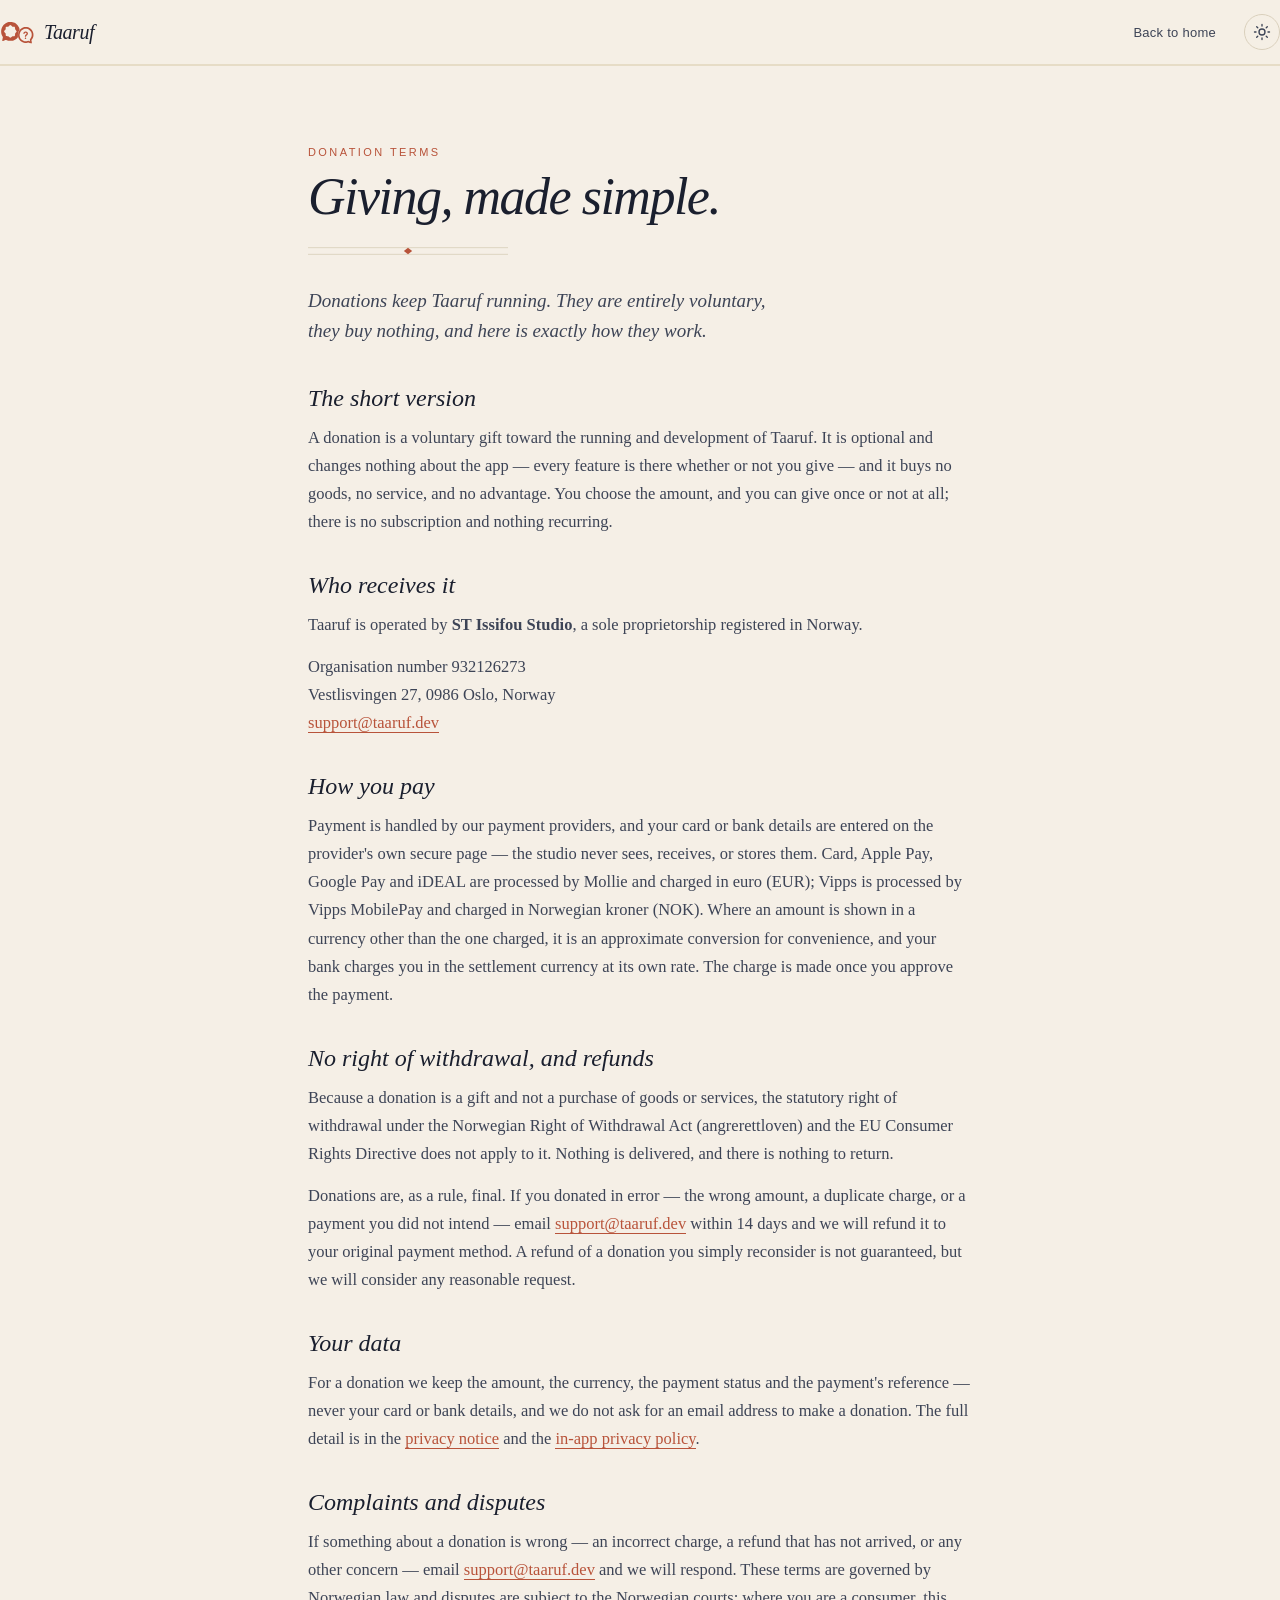
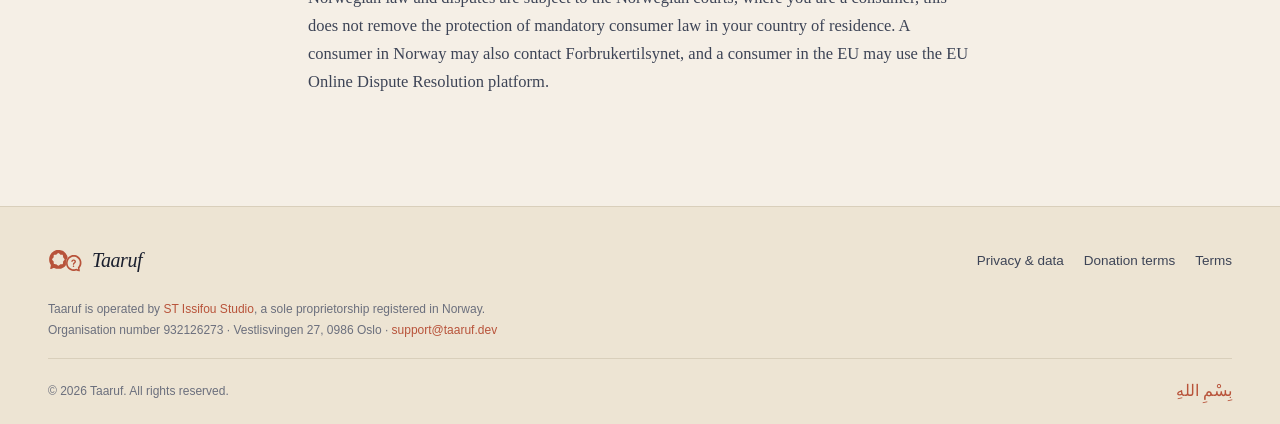
==== donation-terms.html @ 0be520d1 "Add donation terms + a visible org/contact block to the site Vipps reviews the public site before ap" ====
<!doctype html>
<html lang="en">
  <head>
    <meta charset="utf-8" />
    <meta name="viewport" content="width=device-width, initial-scale=1" />
    <title>Donation terms · Taaruf</title>
    <meta
      name="description"
      content="How donations to Taaruf work: entirely voluntary, no goods or service in return, and exactly how payment, refunds and your data are handled."
    />
    <link rel="icon" type="image/svg+xml" href="logo.svg" />
    <link rel="stylesheet" href="styles.css" />
  </head>
  <body>
    <svg width="0" height="0" style="position: absolute" aria-hidden="true">
      <defs>
        <symbol id="brand-logo" viewBox="0 0 348.75 240">
          <path
            fill="currentColor"
            fill-rule="evenodd"
            d="M 88.058594 18.507812 C 83.691406 19.464844 76.863281 21.523438 72.886719 23.085938 C 68.90625 24.648438 60.808594 29.140625 54.886719 33.066406 C 48.964844 36.996094 41.453125 43.167969 38.195312 46.785156 C 34.933594 50.402344 30.074219 56.65625 27.394531 60.683594 C 24.714844 64.710938 21.082031 71.546875 19.320312 75.871094 C 17.5625 80.191406 15.1875 87.707031 14.042969 92.566406 C 12.902344 97.425781 11.945312 107.03125 11.917969 113.910156 C 11.890625 120.789062 12.597656 129.96875 13.492188 134.3125 C 14.386719 138.65625 16.644531 146.0625 18.507812 150.765625 C 20.371094 155.472656 23.675781 162.210938 25.847656 165.738281 L 29.800781 172.152344 L 26.289062 188.136719 C 24.359375 196.929688 22.777344 205.425781 22.777344 207.015625 C 22.777344 208.632812 24.035156 210.578125 25.625 211.429688 C 28.027344 212.710938 30.914062 211.960938 44.152344 206.601562 C 58.765625 200.683594 60.121094 200.371094 64.0625 201.964844 C 66.386719 202.90625 72.445312 205.25 77.527344 207.167969 C 86.152344 210.429688 88.148438 210.65625 107.867188 210.59375 C 127.671875 210.539062 129.585938 210.304688 138.871094 206.84375 C 144.3125 204.816406 152.933594 200.59375 158.03125 197.457031 C 163.128906 194.320312 170.996094 187.914062 175.511719 183.222656 C 180.027344 178.527344 183.789062 173.898438 183.871094 172.929688 C 183.953125 171.960938 183.902344 164.941406 183.757812 157.332031 C 183.613281 149.722656 184.191406 139.652344 185.042969 134.953125 C 185.890625 130.257812 188.015625 122.328125 189.761719 117.335938 C 191.507812 112.339844 194.828125 105.308594 197.144531 101.710938 C 201.199219 95.40625 201.300781 94.910156 199.90625 88.277344 C 199.109375 84.492188 196.371094 77.003906 193.816406 71.640625 C 191.265625 66.273438 186.171875 57.921875 182.496094 53.078125 C 178.820312 48.234375 172.101562 41.253906 167.566406 37.566406 C 163.03125 33.878906 155.164062 28.816406 150.082031 26.316406 C 145.003906 23.8125 136.152344 20.582031 130.414062 19.132812 C 123.433594 17.375 116.011719 16.546875 107.988281 16.632812 C 101.390625 16.707031 92.421875 17.550781 88.058594 18.507812 M 94.113281 56.648438 L 84.769531 65.207031 L 74.222656 65.207031 C 65.433594 65.207031 63.234375 65.644531 61.035156 67.839844 C 58.839844 70.027344 58.398438 72.226562 58.398438 80.933594 L 58.398438 91.394531 L 52.039062 99.03125 C 48.539062 103.234375 44.667969 108.214844 43.433594 110.105469 C 42.058594 112.207031 41.550781 114.503906 42.125 116.027344 C 42.640625 117.394531 46.515625 122.53125 50.730469 127.4375 L 58.398438 136.355469 L 58.398438 146.558594 C 58.398438 153.664062 59.019531 157.652344 60.449219 159.6875 C 62.296875 162.316406 63.628906 162.613281 73.636719 162.613281 L 84.769531 162.613281 L 94.113281 171.167969 C 99.652344 176.242188 104.625 179.71875 106.324219 179.714844 C 108 179.707031 113.011719 176.1875 118.421875 171.21875 L 127.65625 162.734375 L 138.335938 162.671875 C 147.046875 162.625 149.425781 162.160156 151.25 160.148438 C 152.832031 158.40625 153.722656 154.261719 154.292969 145.996094 L 155.101562 134.3125 L 162.816406 125.351562 C 167.058594 120.425781 170.53125 115.265625 170.53125 113.886719 C 170.53125 112.511719 167.058594 107.25 162.816406 102.195312 L 155.101562 93.003906 L 154.214844 81.480469 C 153.613281 73.667969 152.632812 69.195312 151.171875 67.582031 C 149.429688 65.664062 146.953125 65.207031 138.285156 65.207031 L 127.550781 65.207031 L 118.15625 56.648438 C 112.988281 51.945312 107.570312 48.09375 106.109375 48.09375 C 104.652344 48.09375 99.253906 51.945312 94.113281 56.648438 M 254.304688 68.675781 C 252.128906 69.007812 247.082031 70.195312 243.089844 71.308594 C 239.097656 72.425781 231.8125 75.441406 226.898438 78.007812 C 220.636719 81.28125 215.101562 85.71875 208.425781 92.824219 C 203.046875 98.554688 197.035156 106.648438 194.625 111.402344 C 192.273438 116.039062 189.160156 124.519531 187.699219 130.246094 C 186.042969 136.746094 185.042969 144.960938 185.042969 152.113281 C 185.042969 158.414062 185.632812 166.761719 186.355469 170.660156 C 187.078125 174.5625 190.132812 182.785156 193.148438 188.941406 C 197.328125 197.472656 200.851562 202.316406 207.996094 209.34375 C 214.332031 215.578125 220.566406 220.164062 227.257812 223.519531 C 232.703125 226.246094 241.308594 229.347656 246.386719 230.40625 C 251.46875 231.464844 258.628906 232.34375 262.296875 232.355469 C 265.96875 232.367188 273.882812 231.140625 279.882812 229.625 L 290.792969 226.871094 L 303.796875 232.257812 C 310.949219 235.21875 318.308594 237.644531 320.152344 237.644531 C 322.203125 237.644531 324.28125 236.457031 325.515625 234.582031 C 327.328125 231.816406 327.273438 230.140625 324.957031 217.316406 L 322.390625 203.113281 L 327.5625 196.277344 C 330.40625 192.515625 334.460938 185.625 336.566406 180.960938 C 338.671875 176.300781 341.058594 169.347656 341.875 165.511719 C 342.6875 161.671875 343.34375 153.972656 343.332031 148.398438 C 343.320312 142.824219 342.40625 134.410156 341.296875 129.707031 C 340.191406 125 337.09375 116.707031 334.421875 111.277344 C 331 104.328125 326.816406 98.660156 320.296875 92.140625 C 315.199219 87.042969 307.765625 81.027344 303.773438 78.773438 C 299.785156 76.515625 292.488281 73.445312 287.558594 71.941406 C 282.632812 70.4375 274.027344 68.953125 268.429688 68.640625 C 262.835938 68.328125 256.480469 68.34375 254.304688 68.675781 M 253.644531 87.726562 C 249.652344 88.375 241.9375 91.082031 236.492188 93.738281 C 230.191406 96.820312 224.117188 101.105469 219.761719 105.550781 C 215.839844 109.554688 210.90625 116.617188 208.199219 122.105469 C 205 128.589844 202.992188 135.074219 201.96875 142.210938 C 200.707031 151.035156 200.8125 154.433594 202.609375 163.179688 C 203.792969 168.921875 206.324219 176.707031 208.238281 180.476562 C 210.148438 184.25 214.304688 190.289062 217.464844 193.898438 C 220.628906 197.507812 226.207031 202.371094 229.859375 204.710938 C 233.511719 207.046875 240.113281 210.082031 244.53125 211.453125 C 249.488281 212.996094 256.425781 213.945312 262.667969 213.9375 C 268.945312 213.933594 276.019531 212.941406 281.347656 211.320312 L 289.921875 208.714844 L 299.488281 213.242188 C 305.21875 215.953125 309.035156 217.136719 309.007812 216.1875 C 308.980469 215.320312 308.136719 210.773438 307.128906 206.089844 C 306.125 201.402344 305.636719 197.03125 306.046875 196.367188 C 306.457031 195.703125 309.609375 191.449219 313.046875 186.914062 C 316.734375 182.054688 320.550781 174.964844 322.339844 169.652344 C 324.535156 163.128906 325.386719 157.546875 325.417969 149.449219 C 325.449219 142.011719 324.652344 135.835938 323.046875 131.023438 C 321.714844 127.039062 319.121094 121.152344 317.277344 117.941406 C 315.4375 114.730469 311.597656 109.578125 308.75 106.496094 C 305.90625 103.414062 300.75 99.082031 297.300781 96.875 C 293.851562 94.667969 287.8125 91.761719 283.878906 90.417969 C 279.945312 89.074219 273.167969 87.652344 268.816406 87.261719 C 264.460938 86.871094 257.636719 87.078125 253.644531 87.726562 M 252.929688 116.382812 C 249.996094 117.710938 246.011719 120.679688 244.078125 122.976562 C 242.140625 125.273438 240.160156 129.25 239.679688 131.816406 C 239.179688 134.464844 239.382812 137.0625 240.140625 137.820312 C 240.878906 138.554688 243.453125 139.253906 245.863281 139.367188 C 249.527344 139.542969 250.546875 138.933594 252.117188 135.628906 C 253.148438 133.457031 254.898438 130.644531 256.003906 129.375 C 257.113281 128.101562 259.851562 127.074219 262.128906 127.074219 C 264.394531 127.074219 267.570312 127.996094 269.179688 129.121094 C 271.328125 130.621094 272.113281 132.496094 272.113281 136.132812 C 272.113281 139.625 271.234375 141.871094 269.144531 143.710938 C 267.511719 145.152344 264.496094 147.375 262.4375 148.652344 C 260.382812 149.925781 257.828125 153.058594 256.761719 155.605469 C 255.691406 158.152344 255 162.402344 255.21875 165.046875 C 255.617188 169.804688 255.679688 169.851562 261.558594 169.851562 C 267.453125 169.851562 267.5 169.816406 267.902344 164.988281 C 268.246094 160.847656 269.292969 159.410156 274.921875 155.378906 C 279.164062 152.335938 282.4375 148.65625 284.050781 145.109375 C 285.433594 142.066406 286.582031 137.988281 286.597656 136.042969 C 286.613281 134.097656 285.992188 130.839844 285.21875 128.804688 C 284.445312 126.765625 282.515625 123.6875 280.929688 121.960938 C 279.347656 120.238281 275.675781 117.734375 272.773438 116.398438 C 269.871094 115.0625 265.417969 113.96875 262.878906 113.96875 C 260.339844 113.96875 255.863281 115.054688 252.929688 116.382812 M 256.28125 178.410156 C 254.832031 179.855469 253.644531 182.523438 253.644531 184.332031 C 253.644531 186.140625 254.832031 188.808594 256.28125 190.253906 C 257.734375 191.703125 260.109375 192.886719 261.558594 192.886719 C 263.011719 192.886719 265.386719 191.703125 266.835938 190.253906 C 268.289062 188.808594 269.476562 186.140625 269.476562 184.332031 C 269.476562 182.523438 268.289062 179.855469 266.835938 178.410156 C 265.386719 176.960938 263.011719 175.777344 261.558594 175.777344 C 260.109375 175.777344 257.734375 176.960938 256.28125 178.410156"
          />
        </symbol>
      </defs>
    </svg>

    <nav class="top">
      <div class="wrap row">
        <a class="brand-mark" href="index.html" aria-label="Taaruf, home">
          <svg class="logo" role="img" aria-label="Taaruf logo" viewBox="0 0 348.75 240"><use href="#brand-logo" /></svg>
          Taaruf
        </a>
        <div class="nav-links">
          <a href="index.html" class="link">Back to home</a>
          <button
            type="button"
            class="theme-toggle"
            id="themeToggle"
            aria-label="Toggle theme"
            title="Toggle theme"
          >
            <svg class="t-sun" width="18" height="18" viewBox="0 0 24 24" fill="none" stroke="currentColor" stroke-width="1.8" stroke-linecap="round" stroke-linejoin="round">
              <circle cx="12" cy="12" r="4" />
              <path d="M12 2v2M12 20v2M4.93 4.93l1.41 1.41M17.66 17.66l1.41 1.41M2 12h2M20 12h2M4.93 19.07l1.41-1.41M17.66 6.34l1.41-1.41" />
            </svg>
            <svg class="t-moon" width="18" height="18" viewBox="0 0 24 24" fill="none" stroke="currentColor" stroke-width="1.8" stroke-linecap="round" stroke-linejoin="round">
              <path d="M21 12.79A9 9 0 1 1 11.21 3 7 7 0 0 0 21 12.79z" />
            </svg>
          </button>
        </div>
      </div>
    </nav>

    <article class="legal">
      <div class="wrap">
        <div class="eyebrow on-terra">Donation terms</div>
        <h1 class="legal-title">Giving, made simple.</h1>
        <div class="hero-rule">
          <svg width="200" height="14" viewBox="0 0 240 14">
            <line x1="0" y1="3" x2="240" y2="3" stroke="#d9cfbb" stroke-width="1" />
            <line x1="0" y1="11" x2="240" y2="11" stroke="#d9cfbb" stroke-width="1" />
            <path d="M115 7 l5 -4 l5 4 l-5 4 z" fill="#b8533a" />
          </svg>
        </div>

        <p class="lede">
          Donations keep Taaruf running. They are entirely voluntary, they buy
          nothing, and here is exactly how they work.
        </p>

        <h2>The short version</h2>
        <p>
          A donation is a voluntary gift toward the running and development of
          Taaruf. It is optional and changes nothing about the app — every
          feature is there whether or not you give — and it buys no goods, no
          service, and no advantage. You choose the amount, and you can give
          once or not at all; there is no subscription and nothing recurring.
        </p>

        <h2>Who receives it</h2>
        <p>
          Taaruf is operated by <strong>ST Issifou Studio</strong>, a sole
          proprietorship registered in Norway.
        </p>
        <p>
          Organisation number 932126273<br />
          Vestlisvingen 27, 0986 Oslo, Norway<br />
          <a href="mailto:support@taaruf.dev">support@taaruf.dev</a>
        </p>

        <h2>How you pay</h2>
        <p>
          Payment is handled by our payment providers, and your card or bank
          details are entered on the provider's own secure page — the studio
          never sees, receives, or stores them. Card, Apple Pay, Google Pay and
          iDEAL are processed by Mollie and charged in euro (EUR); Vipps is
          processed by Vipps MobilePay and charged in Norwegian kroner (NOK).
          Where an amount is shown in a currency other than the one charged, it
          is an approximate conversion for convenience, and your bank charges you
          in the settlement currency at its own rate. The charge is made once you
          approve the payment.
        </p>

        <h2>No right of withdrawal, and refunds</h2>
        <p>
          Because a donation is a gift and not a purchase of goods or services,
          the statutory right of withdrawal under the Norwegian Right of
          Withdrawal Act (angrerettloven) and the EU Consumer Rights Directive
          does not apply to it. Nothing is delivered, and there is nothing to
          return.
        </p>
        <p>
          Donations are, as a rule, final. If you donated in error — the wrong
          amount, a duplicate charge, or a payment you did not intend — email
          <a href="mailto:support@taaruf.dev">support@taaruf.dev</a> within 14
          days and we will refund it to your original payment method. A refund of
          a donation you simply reconsider is not guaranteed, but we will
          consider any reasonable request.
        </p>

        <h2>Your data</h2>
        <p>
          For a donation we keep the amount, the currency, the payment status and
          the payment's reference — never your card or bank details, and we do
          not ask for an email address to make a donation. The full detail is in
          the <a href="privacy.html">privacy notice</a> and the
          <a href="https://app.taaruf.dev/privacy">in-app privacy policy</a>.
        </p>

        <h2>Complaints and disputes</h2>
        <p>
          If something about a donation is wrong — an incorrect charge, a refund
          that has not arrived, or any other concern — email
          <a href="mailto:support@taaruf.dev">support@taaruf.dev</a> and we will
          respond. These terms are governed by Norwegian law and disputes are
          subject to the Norwegian courts; where you are a consumer, this does
          not remove the protection of mandatory consumer law in your country of
          residence. A consumer in Norway may also contact Forbrukertilsynet, and
          a consumer in the EU may use the EU Online Dispute Resolution platform.
        </p>
      </div>
    </article>

    <footer class="foot">
      <div class="wrap">
        <div class="foot-simple">
          <a class="brand-mark" href="index.html" aria-label="Taaruf">
            <svg class="logo" role="img" aria-label="Taaruf logo" viewBox="0 0 348.75 240"><use href="#brand-logo" /></svg>
            Taaruf
          </a>
          <span class="foot-links">
            <a href="privacy.html" class="foot-link">Privacy &amp; data</a>
            <a href="donation-terms.html" class="foot-link">Donation terms</a>
            <a href="https://app.taaruf.dev/terms" class="foot-link">Terms</a>
          </span>
        </div>
        <div class="foot-studio">
          Taaruf is operated by
          <a href="https://saleemtoure.com" rel="noopener">ST Issifou Studio</a>,
          a sole proprietorship registered in Norway.<br />
          Organisation number 932126273 · Vestlisvingen 27, 0986 Oslo ·
          <a href="mailto:support@taaruf.dev">support@taaruf.dev</a>
        </div>
        <div class="foot-bottom">
          <div>© <span id="year">2026</span> Taaruf. All rights reserved.</div>
          <div class="arabic">بِسْمِ اللهِ</div>
        </div>
      </div>
    </footer>
    <script src="script.js"></script>
  </body>
</html>
---- styles.css ----
/* ─────────────────────────── DESIGN TOKENS ─────────────────────────── */
:root {
  --paper: #f5efe6;
  --paper-deep: #ede4d3;
  --card: #fbf7ef;
  --card-elev: #ffffff;
  --ink: #1a1f2e;
  --ink-2: #3d4456;
  --ink-3: #6b6f7d;
  --ink-4: #a09a8e;
  --rule: #d9cfbb;
  --rule-2: #e6dcc6;
  --terra: #b8533a;
  --terra-deep: #8f3d2a;
  --terra-soft: #f0d9cc;
  --sage: #5d7259;
  --sage-soft: #dde3d4;
  --serif: Georgia, "Times New Roman", serif;
  --sans: -apple-system, BlinkMacSystemFont, "Segoe UI", Roboto, Helvetica, Arial, sans-serif;
  --arabic: "Amiri", "Scheherazade New", Georgia, serif;
}

/* Dark theme mirrors theme/tokens.ts DARK_T */
:root[data-theme="dark"] {
  --paper: #15171c;
  --paper-deep: #0f1115;
  --card: #1d2027;
  --card-elev: #262a33;
  --ink: #f1ece1;
  --ink-2: #cfc8b8;
  --ink-3: #9a9383;
  --ink-4: #6b675c;
  --rule: #2d313b;
  --rule-2: #23262e;
  --terra: #d97559;
  --terra-deep: #b8533a;
  --terra-soft: #3a201a;
  --sage: #94a98e;
  --sage-soft: #22291f;
}

* {
  margin: 0;
  padding: 0;
  box-sizing: border-box;
}

html, body {
  background: var(--paper);
  color: var(--ink);
  font-family: var(--sans);
  -webkit-font-smoothing: antialiased;
  scroll-behavior: smooth;
}

a {
  color: inherit;
  text-decoration: none;
}

.wrap {
  max-width: 1280px;
  margin: 0 auto;
  padding: 0 48px;
}
@media (max-width: 720px) { .wrap { padding: 0 24px; } }

.eyebrow {
  font-family: var(--sans);
  font-size: 11px;
  letter-spacing: 0.22em;
  text-transform: uppercase;
  color: var(--ink-3);
}
.eyebrow.on-terra { color: var(--terra); }

.roman {
  font-style: normal;
  color: var(--terra);
  font-size: 0.85em;
}

.arabic {
  font-family: var(--arabic);
  direction: rtl;
}

/* ─────────────────────────── NAV ─────────────────────────── */
.top {
  position: sticky;
  top: 0;
  z-index: 50;
  background: color-mix(in srgb, var(--paper) 85%, transparent);
  backdrop-filter: saturate(140%) blur(8px);
  border-bottom: 1px solid var(--rule-2);
  transition: background 0.2s ease, border-color 0.2s ease;
}
.top .row {
  display: flex;
  align-items: center;
  justify-content: space-between;
  padding: 14px 0;
}
.brand-mark {
  display: inline-flex;
  align-items: center;
  gap: 10px;
  font-family: var(--serif);
  font-style: italic;
  font-size: 20px;
  letter-spacing: -0.02em;
  color: var(--ink);
}
.brand-mark .logo {
  width: 34px;
  height: 34px;
  display: inline-block;
  color: var(--terra);
  flex-shrink: 0;
  transition: color 0.2s ease;
}
.brand-mark .logo svg,
svg.logo { display: block; }
.nav-links {
  display: flex;
  gap: 28px;
  align-items: center;
}
.nav-links .link {
  font-size: 13px;
  color: var(--ink-2);
  letter-spacing: 0.02em;
}
.nav-links .link:hover { color: var(--terra); }
.nav-cta {
  font-size: 13px;
  color: var(--paper);
  background: var(--ink);
  padding: 9px 16px;
  border-radius: 3px;
  letter-spacing: 0.02em;
}
.nav-cta:hover { background: var(--terra); }

@media (max-width: 640px) {
  .top .row { padding: 10px 0; }
  .brand-mark { font-size: 17px; gap: 8px; }
  .brand-mark .logo { width: 28px; height: 28px; }
  .nav-links { gap: 10px; }
  .nav-links .link { display: none; }
  .nav-cta { padding: 7px 12px; font-size: 12px; }
}

.theme-toggle {
  width: 36px;
  height: 36px;
  display: grid;
  place-items: center;
  background: transparent;
  border: 1px solid var(--rule);
  border-radius: 50%;
  color: var(--ink-2);
  cursor: pointer;
  transition: color 0.15s ease, border-color 0.15s ease, background 0.15s ease;
  flex-shrink: 0;
}
@media (max-width: 640px) {
  .theme-toggle { width: 32px; height: 32px; }
}
.theme-toggle:hover { color: var(--terra); border-color: var(--terra); }
.theme-toggle .t-moon { display: none; }
:root[data-theme="dark"] .theme-toggle .t-sun { display: none; }
:root[data-theme="dark"] .theme-toggle .t-moon { display: block; }

/* ─────────────────────────── HERO ─────────────────────────── */
.hero {
  padding: 56px 0 64px;
  border-bottom: 1px solid var(--rule-2);
}
.hero-grid {
  display: grid;
  grid-template-columns: 1.3fr 1fr;
  gap: 64px;
  align-items: start;
}
@media (max-width: 880px) {
  .hero-grid { grid-template-columns: 1fr; gap: 44px; }
}
.ribbon {
  display: inline-flex;
  align-items: center;
  gap: 8px;
  font-family: var(--sans);
  font-size: 11px;
  letter-spacing: 0.18em;
  text-transform: uppercase;
  color: var(--terra);
  background: var(--terra-soft);
  padding: 6px 14px;
  border-radius: 999px;
  margin-bottom: 28px;
}
.ribbon .dot {
  width: 6px; height: 6px;
  border-radius: 50%;
  background: var(--terra);
  display: inline-block;
}
h1.display {
  font-family: var(--serif);
  font-style: italic;
  font-weight: 400;
  font-size: 76px;
  line-height: 1.02;
  letter-spacing: -2.5px;
  color: var(--ink);
}
@media (max-width: 760px) { h1.display { font-size: 54px; } }
h1.display .arabic {
  display: block;
  font-family: var(--arabic);
  font-style: normal;
  font-size: 0.52em;
  color: var(--terra);
  letter-spacing: 0;
  margin-top: 18px;
  line-height: 1;
}
.hero-rule {
  margin: 20px 0 16px;
}
.double-rule {
  width: 240px;
  height: 14px;
  display: block;
}
.lede {
  font-family: var(--serif);
  font-style: italic;
  font-size: 19px;
  line-height: 1.5;
  color: var(--ink-2);
  max-width: 480px;
  margin-bottom: 22px;
}
.hero-cta {
  display: flex;
  gap: 12px;
  flex-wrap: wrap;
  margin-bottom: 8px;
}
.btn {
  display: inline-flex;
  align-items: center;
  gap: 8px;
  font-family: var(--sans);
  font-size: 14px;
  font-weight: 500;
  letter-spacing: 0.02em;
  padding: 14px 22px;
  border-radius: 3px;
  border: 1px solid transparent;
  cursor: pointer;
  transition: background 0.15s ease, color 0.15s ease, border-color 0.15s ease;
  text-decoration: none;
}
.btn-primary {
  background: var(--ink);
  color: var(--paper);
}
.btn-primary:hover { background: var(--terra); }
.btn-ghost {
  background: transparent;
  color: var(--ink);
  border-color: var(--rule);
}
.btn-ghost:hover {
  border-color: var(--terra);
  color: var(--terra);
}
.hero-meta {
  display: grid;
  grid-template-columns: repeat(3, 1fr);
  gap: 24px;
  border-top: 1px solid var(--rule-2);
  padding-top: 22px;
  max-width: 560px;
}
@media (max-width: 600px) { .hero-meta { grid-template-columns: 1fr; } }
.hero-meta .item .k {
  font-size: 10px;
  letter-spacing: 0.22em;
  text-transform: uppercase;
  color: var(--terra);
  margin-bottom: 4px;
}
.hero-meta .item .v {
  font-family: var(--serif);
  font-style: italic;
  font-size: 15px;
  color: var(--ink-2);
  line-height: 1.4;
}

/* ─── HERO CARD: editorial right column ─── */
.hero-card {
  position: relative;
  background: var(--card);
  border: 1px solid var(--rule);
  padding: 36px 30px 30px;
  overflow: hidden;
}
.hero-card::before,
.hero-card::after,
.hero-card .corner-tl,
.hero-card .corner-br {
  content: "";
  position: absolute;
  width: 18px;
  height: 18px;
  border-color: var(--terra);
  border-style: solid;
}
.hero-card::before { top: 10px; left: 10px; border-width: 1px 0 0 1px; }
.hero-card::after { top: 10px; right: 10px; border-width: 1px 1px 0 0; }
.hero-card .corner-tl { bottom: 10px; left: 10px; border-width: 0 0 1px 1px; }
.hero-card .corner-br { bottom: 10px; right: 10px; border-width: 0 1px 1px 0; }

.card-eyebrow { text-align: center; margin-top: 4px; }
.arabic-verse {
  font-family: var(--arabic);
  font-size: 28px;
  line-height: 1.5;
  color: var(--terra);
  text-align: center;
  direction: rtl;
  margin: 16px 0 12px;
}
.quote {
  font-family: var(--serif);
  font-style: italic;
  font-weight: 400;
  font-size: 22px;
  line-height: 1.35;
  color: var(--ink);
  text-align: center;
  text-wrap: balance;
}
.cite {
  margin-top: 10px;
  text-align: center;
  font-family: var(--sans);
  font-size: 10px;
  color: var(--ink-3);
  letter-spacing: 0.22em;
  text-transform: uppercase;
}
.divider-row {
  display: flex;
  justify-content: center;
  margin: 22px 0 18px;
}

.principles { display: grid; gap: 14px; }
.principle {
  display: grid;
  grid-template-columns: 32px 1fr;
  gap: 12px;
  align-items: baseline;
}
.principle .num {
  font-family: var(--serif);
  font-style: italic;
  font-size: 16px;
  color: var(--terra);
}
.principle .body {
  font-size: 13.5px;
  color: var(--ink-2);
  line-height: 1.5;
}
.principle .body b {
  font-family: var(--serif);
  font-style: italic;
  font-weight: 400;
  color: var(--ink);
  display: block;
  font-size: 16px;
  margin-bottom: 4px;
}

/* ─────────────────────────── SECTIONS ─────────────────────────── */
.block { padding: 68px 0; border-top: 1px solid var(--rule-2); }
@media (max-width: 720px) { .block { padding: 52px 0; } }

.section-head {
  display: grid;
  grid-template-columns: auto 1fr;
  align-items: end;
  gap: 32px;
  margin-bottom: 36px;
}
@media (max-width: 720px) {
  .section-head { grid-template-columns: 1fr; gap: 14px; }
}
.section-title {
  font-family: var(--serif);
  font-style: italic;
  font-weight: 400;
  font-size: 52px;
  line-height: 1.04;
  letter-spacing: -1.5px;
  color: var(--ink);
  margin-top: 10px;
}
@media (max-width: 720px) { .section-title { font-size: 36px; } }
.section-rule { margin-top: 18px; }
.section-sub {
  font-family: var(--serif);
  font-style: italic;
  font-size: 17px;
  line-height: 1.55;
  color: var(--ink-2);
  max-width: 460px;
}

/* ─── STEPS ─── */
.steps {
  display: grid;
  grid-template-columns: repeat(4, 1fr);
  gap: 18px;
}
@media (max-width: 880px) { .steps { grid-template-columns: repeat(2, 1fr); gap: 22px; } }
@media (max-width: 540px) { .steps { grid-template-columns: 1fr; } }
.step {
  background: var(--card);
  border: 1px solid var(--rule);
  padding: 22px 22px 24px;
  position: relative;
}
.step .index {
  font-family: var(--serif);
  font-style: italic;
  font-size: 13px;
  color: var(--terra);
  letter-spacing: 0.04em;
  margin-bottom: 12px;
}
.step .icon-wrap {
  width: 56px;
  height: 56px;
  border-radius: 50%;
  background: var(--terra-soft);
  display: grid;
  place-items: center;
  margin-bottom: 20px;
}
.step .icon-wrap svg { color: var(--terra); }
.step h3 {
  font-family: var(--serif);
  font-style: italic;
  font-weight: 400;
  font-size: 22px;
  line-height: 1.2;
  color: var(--ink);
  margin-bottom: 12px;
}
.step p {
  font-size: 14.5px;
  line-height: 1.6;
  color: var(--ink-2);
}

/* ─────────────────────────── SIGNUP ─────────────────────────── */
.signup-wrap { background: var(--paper-deep); }
.signup-wrap .block { border-top: 1px solid var(--rule); }
.signup-simple {
  max-width: 560px;
  margin: 0 auto;
  text-align: center;
}
.kicker {
  font-family: var(--sans);
  font-size: 11px;
  letter-spacing: 0.22em;
  text-transform: uppercase;
  color: var(--terra);
  margin-bottom: 16px;
}
.signup-simple h2 {
  font-family: var(--serif);
  font-style: italic;
  font-weight: 400;
  font-size: 52px;
  line-height: 1.05;
  letter-spacing: -1.5px;
  color: var(--ink);
}
@media (max-width: 720px) { .signup-simple h2 { font-size: 38px; } }
.signup-rule {
  margin: 16px 0;
  display: flex;
  justify-content: center;
}
/* The closing CTA reuses .hero-cta, which is left-aligned flex for the hero.
   This block is centred, so re-centre it and give it room to breathe. */
.signup-cta {
  justify-content: center;
  margin-top: 26px;
}
.signup-arabic {
  margin-top: 28px;
  font-size: 20px;
  color: var(--terra);
  opacity: 0.85;
}
.signup-simple .lede {
  font-family: var(--serif);
  font-style: italic;
  font-size: 17px;
  line-height: 1.5;
  color: var(--ink-2);
  margin: 0 auto 20px;
  max-width: 460px;
}


/* ─────────────────────────── FOUNDER NOTE ─────────────────────────── */
.note { padding: 68px 0; border-top: 1px solid var(--rule); }
@media (max-width: 720px) { .note { padding: 48px 0; } }
.note-grid {
  display: grid;
  grid-template-columns: 1fr 1.5fr;
  gap: 72px;
  align-items: start;
}
@media (max-width: 880px) { .note-grid { grid-template-columns: 1fr; gap: 36px; } }
.note .label {
  font-family: var(--sans);
  font-size: 11px;
  letter-spacing: 0.22em;
  text-transform: uppercase;
  color: var(--terra);
  margin-bottom: 18px;
}
.note .from {
  font-family: var(--serif);
  font-style: italic;
  font-size: 28px;
  color: var(--ink);
  line-height: 1.15;
}
.note .from .sub {
  display: block;
  font-style: normal;
  font-family: var(--sans);
  font-size: 12px;
  color: var(--ink-3);
  letter-spacing: 0.04em;
  margin-top: 6px;
}
.note p {
  font-family: var(--serif);
  font-size: 17px;
  line-height: 1.65;
  color: var(--ink-2);
  margin-bottom: 18px;
}
.note p em { color: var(--terra); font-style: italic; }
.bismillah {
  font-family: var(--arabic);
  direction: rtl;
  font-size: 19px;
  color: var(--terra);
  margin-bottom: 18px;
  opacity: 0.9;
}
.signoff {
  font-family: var(--arabic);
  font-size: 26px;
  color: var(--terra);
  direction: rtl;
  margin-top: 30px;
}

/* ─────────────────────────── LEGAL (privacy) ─────────────────────────── */
.legal {
  padding: 80px 0 96px;
  border-top: 1px solid var(--rule-2);
}
.legal .wrap { max-width: 760px; }
.legal .legal-title {
  font-family: var(--serif);
  font-style: italic;
  font-weight: 400;
  font-size: 52px;
  line-height: 1.04;
  letter-spacing: -1.5px;
  color: var(--ink);
  margin-top: 12px;
}
@media (max-width: 720px) { .legal .legal-title { font-size: 38px; } }
.legal .lede {
  font-family: var(--serif);
  font-style: italic;
  font-size: 19px;
  line-height: 1.55;
  color: var(--ink-2);
  margin: 24px 0 40px;
}
.legal h2 {
  font-family: var(--serif);
  font-style: italic;
  font-weight: 400;
  font-size: 24px;
  color: var(--ink);
  margin: 36px 0 12px;
}
.legal p {
  font-family: var(--serif);
  font-size: 16.5px;
  line-height: 1.7;
  color: var(--ink-2);
  margin-bottom: 14px;
}
.legal ul {
  list-style: none;
  margin-bottom: 14px;
}
.legal ul li {
  font-family: var(--serif);
  font-size: 16.5px;
  line-height: 1.65;
  color: var(--ink-2);
  padding-left: 18px;
  position: relative;
  margin-bottom: 8px;
}
.legal ul li::before {
  content: "·";
  position: absolute;
  left: 4px;
  color: var(--terra);
  font-weight: 700;
}
.legal a { color: var(--terra); border-bottom: 1px solid currentColor; }

/* ─────────────────────────── FOOTER ─────────────────────────── */
.foot {
  background: var(--paper-deep);
  padding: 36px 0 24px;
  border-top: 1px solid var(--rule);
}
.foot-simple {
  display: flex;
  justify-content: space-between;
  align-items: center;
  gap: 24px;
  margin-bottom: 22px;
  flex-wrap: wrap;
}
.foot-link {
  font-size: 13.5px;
  color: var(--ink-2);
  transition: color 0.15s ease;
}
.foot-link:hover { color: var(--terra); }
.foot-links {
  display: flex;
  align-items: center;
  gap: 20px;
  flex-wrap: wrap;
}
.foot-studio {
  font-size: 12px;
  color: var(--ink-3);
  line-height: 1.7;
  margin-bottom: 18px;
}
.foot-studio a {
  color: var(--terra);
  text-decoration: none;
  border-bottom: 1px solid transparent;
}
.foot-studio a:hover { border-bottom-color: var(--terra); }
.foot-bottom {
  border-top: 1px solid var(--rule);
  padding-top: 22px;
  display: flex;
  justify-content: space-between;
  align-items: center;
  font-size: 12px;
  color: var(--ink-3);
  gap: 16px;
  flex-wrap: wrap;
}
.foot-bottom .arabic {
  font-family: var(--arabic);
  font-size: 16px;
  color: var(--terra);
}

/* ─────────────────────────── PHONE MOCKUPS (steps) ─────────────────────────── */
.phone {
  margin: 2px auto 16px;
  width: 100%;
  max-width: 210px;
  aspect-ratio: 9 / 16.5;
  background: var(--ink);
  border-radius: 24px;
  padding: 7px;
  box-shadow: 0 14px 30px -18px rgba(26, 31, 46, 0.45);
}
:root[data-theme="dark"] .phone {
  background: #0a0c10;
  box-shadow: 0 14px 30px -18px rgba(0, 0, 0, 0.6);
}
.phone-screen {
  width: 100%;
  height: 100%;
  background: var(--paper);
  border-radius: 20px;
  padding: 14px 12px 12px;
  display: flex;
  flex-direction: column;
  gap: 8px;
  overflow: hidden;
  position: relative;
}
.phone-screen::before {
  content: "";
  position: absolute;
  top: 6px;
  left: 50%;
  transform: translateX(-50%);
  width: 44px;
  height: 4px;
  border-radius: 4px;
  background: var(--ink);
  opacity: 0.18;
}
.ph-row {
  display: flex;
  align-items: center;
  justify-content: space-between;
  margin-top: 6px;
}
.ph-tile {
  width: 8px;
  height: 8px;
  background: var(--terra);
  border-radius: 1px;
}
.ph-meta {
  font-family: var(--sans);
  font-size: 8.5px;
  letter-spacing: 0.16em;
  color: var(--ink-3);
}
.ph-pause {
  width: 8px;
  height: 9px;
  background:
    linear-gradient(to right, var(--ink-2) 0 2px, transparent 2px 5px, var(--ink-2) 5px 7px);
}
.ph-progress { display: flex; gap: 2px; }
.ph-progress .seg {
  flex: 1;
  height: 2px;
  background: var(--rule);
}
.ph-progress .seg.done { background: var(--ink); }
.ph-progress .seg.on { background: var(--terra); }
.ph-eyebrow {
  font-family: var(--sans);
  font-size: 8px;
  letter-spacing: 0.2em;
  text-transform: uppercase;
  color: var(--terra);
  margin-top: 4px;
}
.ph-eyebrow.center { text-align: center; }
.ph-question {
  font-family: var(--serif);
  font-style: italic;
  font-size: 13px;
  line-height: 1.32;
  color: var(--ink);
  letter-spacing: -0.1px;
}
.ph-question.sm { font-size: 11px; text-align: center; }
.ph-divider { height: 1px; background: var(--rule); }
.ph-answer-head {
  display: flex;
  align-items: center;
  gap: 6px;
}
.ph-avatar {
  width: 14px;
  height: 14px;
  border-radius: 50%;
  background: var(--terra-soft);
  color: var(--terra);
  display: inline-grid;
  place-items: center;
  font-family: var(--serif);
  font-style: italic;
  font-size: 9px;
}
.ph-avatar.lg {
  width: 28px;
  height: 28px;
  font-size: 14px;
}
.ph-avatar.sm {
  width: 12px;
  height: 12px;
  font-size: 8px;
}
.ph-label {
  font-family: var(--sans);
  font-size: 7.5px;
  letter-spacing: 0.18em;
  color: var(--ink-3);
}
.ph-input {
  display: flex;
  flex-direction: column;
  gap: 5px;
  flex: 1;
  min-height: 0;
}
.ph-line {
  height: 5px;
  background: var(--rule);
  border-radius: 2px;
  display: block;
}
.ph-line.w95 { width: 95%; }
.ph-line.w90 { width: 90%; }
.ph-line.w80 { width: 80%; }
.ph-line.w75 { width: 75%; }
.ph-line.w70 { width: 70%; }
.ph-line.w60 { width: 60%; }
.ph-line.w55 { width: 55%; }
.ph-cta {
  background: var(--ink);
  color: var(--paper);
  font-family: var(--sans);
  font-size: 9.5px;
  font-weight: 500;
  letter-spacing: 0.04em;
  text-align: center;
  padding: 8px;
  border-radius: 3px;
  margin-top: auto;
  display: flex;
  align-items: center;
  justify-content: center;
  gap: 5px;
}
.ph-cta.solid { background: var(--terra); }
.ph-lock {
  display: inline-block;
  width: 7px;
  height: 8px;
  border-radius: 1px;
  background: var(--paper);
  position: relative;
}
.ph-lock::before {
  content: "";
  position: absolute;
  top: -3px;
  left: 1px;
  width: 5px;
  height: 4px;
  border: 1px solid var(--paper);
  border-bottom: 0;
  border-radius: 3px 3px 0 0;
}
.ph-shield {
  color: var(--terra);
  display: grid;
  place-items: center;
  margin-top: 4px;
}
.ph-title {
  font-family: var(--serif);
  font-style: italic;
  font-size: 17px;
  line-height: 1.1;
  color: var(--ink);
  text-align: center;
  letter-spacing: -0.3px;
}
.ph-pair {
  display: flex;
  align-items: center;
  justify-content: center;
  gap: 10px;
  margin-top: 4px;
}
.ph-person {
  display: flex;
  flex-direction: column;
  align-items: center;
  gap: 4px;
}
.ph-name {
  font-family: var(--sans);
  font-size: 9px;
  color: var(--ink-2);
}
.ph-name.sm { font-size: 8px; }
.ph-amp {
  font-family: var(--serif);
  font-style: italic;
  font-size: 14px;
  color: var(--terra);
}
.ph-note {
  font-family: var(--serif);
  font-style: italic;
  font-size: 9.5px;
  color: var(--ink-3);
  text-align: center;
  line-height: 1.4;
}
.ph-note em { color: var(--terra); }
.ph-reveal {
  display: grid;
  grid-template-columns: 1fr 1fr;
  gap: 6px;
  flex: 1;
  min-height: 0;
}
.ph-bubble {
  background: var(--card);
  border: 1px solid var(--rule);
  border-radius: 4px;
  padding: 6px 6px 8px;
  display: flex;
  flex-direction: column;
  gap: 4px;
}
.ph-bubble-head {
  display: flex;
  align-items: center;
  gap: 4px;
  margin-bottom: 2px;
}

/* typing indicator (step i) */
.ph-typing {
  display: flex;
  align-items: center;
  justify-content: center;
  gap: 5px;
  font-family: var(--serif);
  font-style: italic;
  font-size: 8.5px;
  color: var(--ink-3);
  margin-top: 2px;
  letter-spacing: 0.02em;
}
.ph-typing-dots {
  display: inline-flex;
  gap: 2px;
  align-items: center;
}
.ph-typing-dots i {
  width: 2.5px;
  height: 2.5px;
  border-radius: 50%;
  background: var(--terra);
  display: inline-block;
  animation: phdot 1.2s ease-in-out infinite;
}
.ph-typing-dots i:nth-child(2) { animation-delay: 0.15s; }
.ph-typing-dots i:nth-child(3) { animation-delay: 0.3s; }
@keyframes phdot {
  0%, 80%, 100% { opacity: 0.25; transform: translateY(0); }
  40% { opacity: 1; transform: translateY(-1px); }
}

/* centered locked-pulse hint (step i) */
.ph-hint {
  display: flex;
  flex-direction: column;
  align-items: center;
  gap: 6px;
  padding: 8px 4px 4px;
  text-align: center;
}
.ph-pulse {
  position: relative;
  width: 14px;
  height: 14px;
  border-radius: 50%;
  background: var(--terra);
  display: inline-block;
}
.ph-pulse::before,
.ph-pulse::after {
  content: "";
  position: absolute;
  inset: 0;
  border-radius: 50%;
  background: var(--terra);
  opacity: 0.45;
  animation: phpulse 1.8s ease-out infinite;
}
.ph-pulse::after { animation-delay: 0.9s; }
@keyframes phpulse {
  0% { transform: scale(1); opacity: 0.45; }
  100% { transform: scale(2.6); opacity: 0; }
}
.ph-hint-text {
  font-family: var(--serif);
  font-style: italic;
  font-size: 9.5px;
  line-height: 1.3;
  color: var(--ink-2);
}

/* mahram unlock bar (step ii) */
.ph-mahram-bar {
  display: flex;
  align-items: center;
  gap: 8px;
  padding: 7px 9px;
  background: var(--terra-soft);
  border: 1px solid color-mix(in srgb, var(--terra) 30%, transparent);
  border-radius: 4px;
  margin-top: 4px;
}
.ph-mahram-ico {
  display: inline-grid;
  place-items: center;
  width: 18px;
  height: 18px;
  border-radius: 50%;
  background: var(--terra);
  color: var(--paper);
}
.ph-mahram-ico svg { color: var(--paper); }
.ph-mahram-text { display: flex; flex-direction: column; line-height: 1.15; }
.ph-mahram-text .k {
  font-family: var(--sans);
  font-size: 8.5px;
  letter-spacing: 0.14em;
  text-transform: uppercase;
  color: var(--terra-deep);
  font-weight: 600;
}
.ph-mahram-text .v {
  font-family: var(--serif);
  font-style: italic;
  font-size: 9.5px;
  color: var(--ink-2);
  margin-top: 2px;
}
:root[data-theme="dark"] .ph-mahram-text .k { color: var(--terra); }

/* ready pill (under names in step ii) */
.ph-locked {
  display: inline-flex;
  align-items: center;
  gap: 4px;
  font-family: var(--sans);
  font-size: 8px;
  font-weight: 600;
  letter-spacing: 0.1em;
  text-transform: uppercase;
  color: var(--sage);
  background: var(--sage-soft);
  border: 1px solid color-mix(in srgb, var(--sage) 35%, transparent);
  padding: 3px 7px;
  border-radius: 999px;
  margin-top: 2px;
}
.ph-locked svg { color: var(--sage); }

.ph-row-spacer { width: 8px; }

/* session recap (step iv) */
.ph-recap-title {
  font-family: var(--serif);
  font-style: italic;
  font-size: 15px;
  color: var(--ink);
  text-align: center;
  margin-top: 4px;
}
.ph-recap-sub {
  font-family: var(--sans);
  font-size: 8.5px;
  letter-spacing: 0.16em;
  text-transform: uppercase;
  color: var(--ink-3);
  text-align: center;
}
.ph-radar {
  flex: 1;
  min-height: 0;
  display: grid;
  place-items: center;
  margin: 4px -4px;
}
.ph-legend {
  display: flex;
  justify-content: center;
  gap: 8px;
  flex-wrap: wrap;
  padding-top: 4px;
  border-top: 1px solid var(--rule);
}
.ph-leg {
  display: inline-flex;
  align-items: center;
  gap: 4px;
  font-family: var(--sans);
  font-size: 8px;
  letter-spacing: 0.08em;
  color: var(--ink-3);
}
.ph-leg .d {
  width: 6px;
  height: 6px;
  border-radius: 50%;
  display: inline-block;
}
.ph-leg .d.sage { background: var(--sage); }
.ph-leg .d.terra { background: var(--terra); }
.ph-leg .d.ink3 { background: var(--ink-3); }
/* second legend row (state tally under the You/Them raters) */
.ph-legend.nb { border-top: 0; padding-top: 2px; }
.ph-legend.nb .d { opacity: 0.55; }

/* alignment grade slider (step iii — mirrors the app's reveal screen) */
.ph-align {
  margin-top: 2px;
  display: flex;
  flex-direction: column;
  gap: 6px;
}
.ph-align-label {
  font-family: var(--sans);
  font-size: 8px;
  letter-spacing: 0.14em;
  text-transform: uppercase;
  color: var(--ink-3);
  text-align: center;
}
.ph-align-track {
  display: flex;
  align-items: center;
  padding: 0 2px;
}
.ph-align-dot {
  width: 11px;
  height: 11px;
  border-radius: 50%;
  border: 1.5px solid var(--rule);
  background: var(--card);
  flex: none;
}
.ph-align-dot.on {
  border-color: var(--terra);
  background: var(--terra);
}
.ph-align-bar {
  flex: 1;
  height: 2px;
  background: var(--rule);
}
.ph-align-bar.on { background: var(--terra); }
.ph-align-ends {
  display: flex;
  justify-content: space-between;
  font-family: var(--sans);
  font-size: 7.5px;
  letter-spacing: 0.03em;
  color: var(--ink-4);
}
.ph-align-ends .active {
  color: var(--terra);
  font-weight: 600;
}
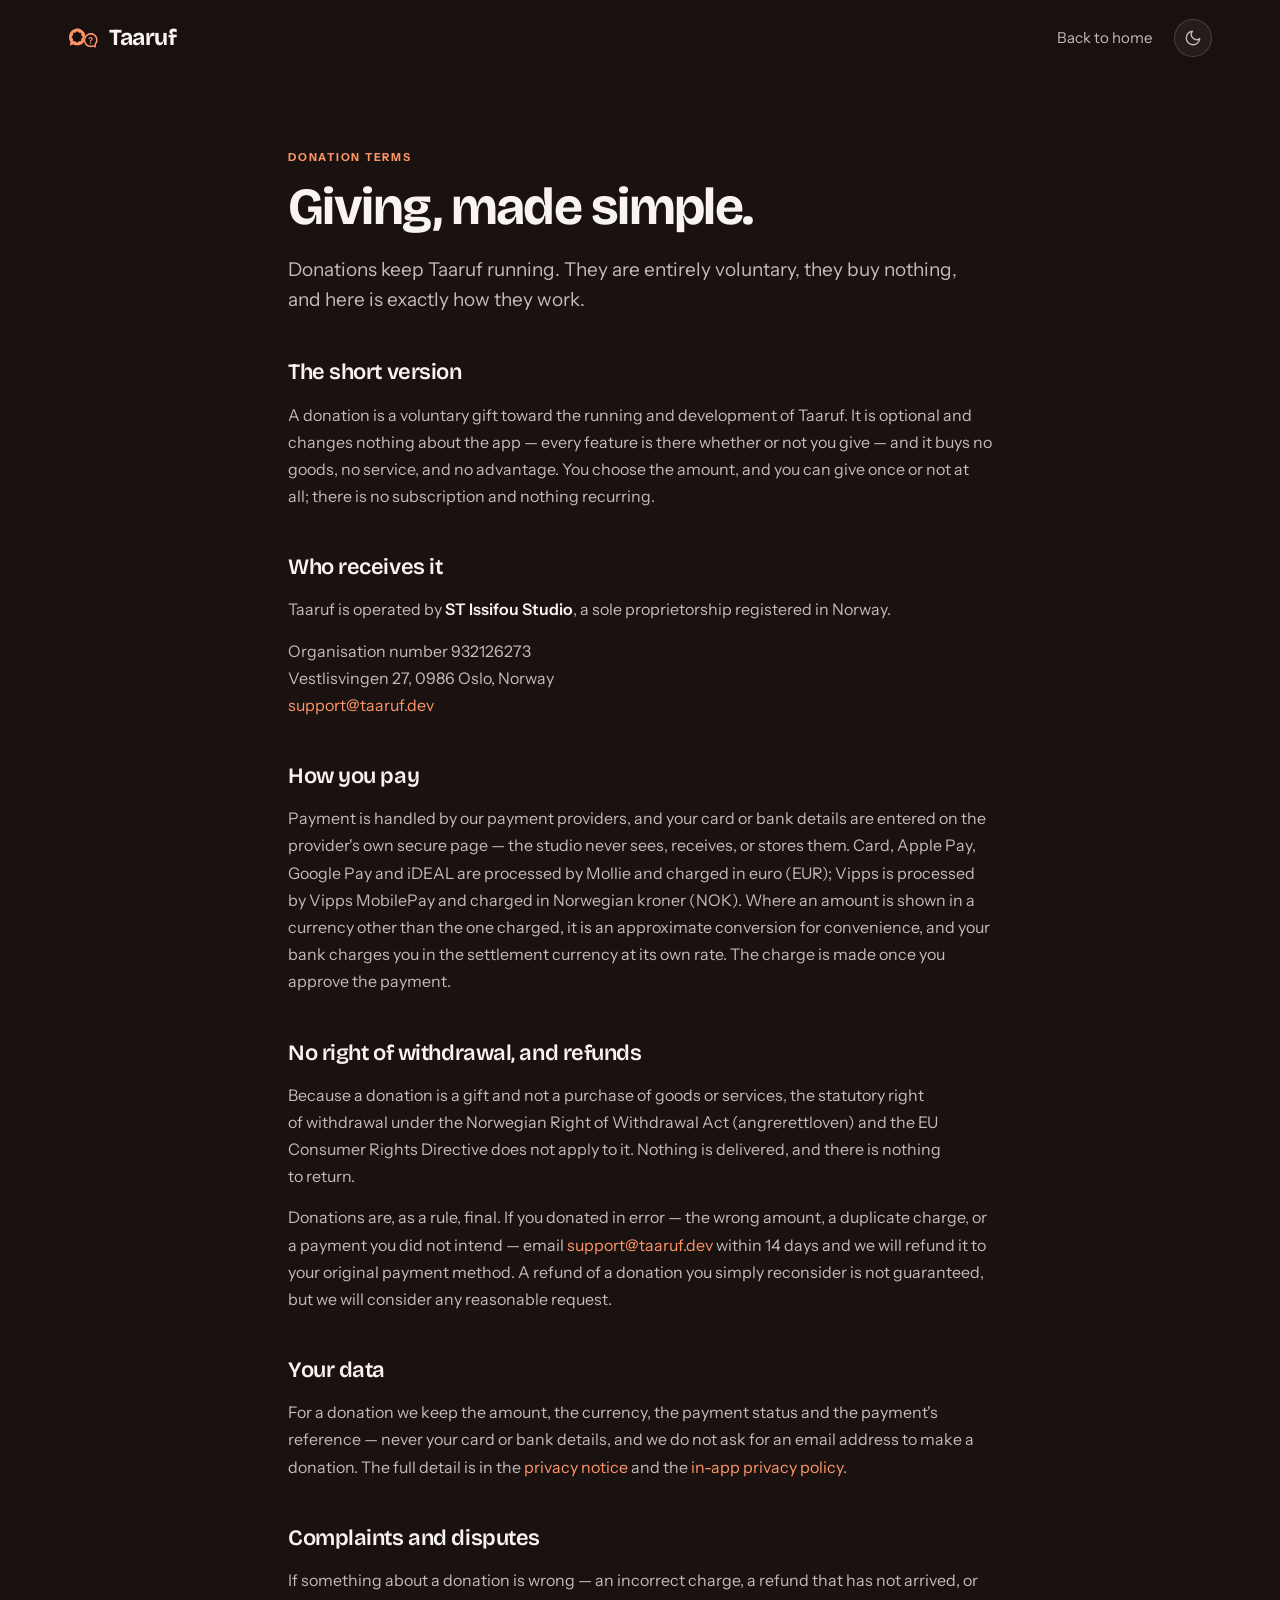
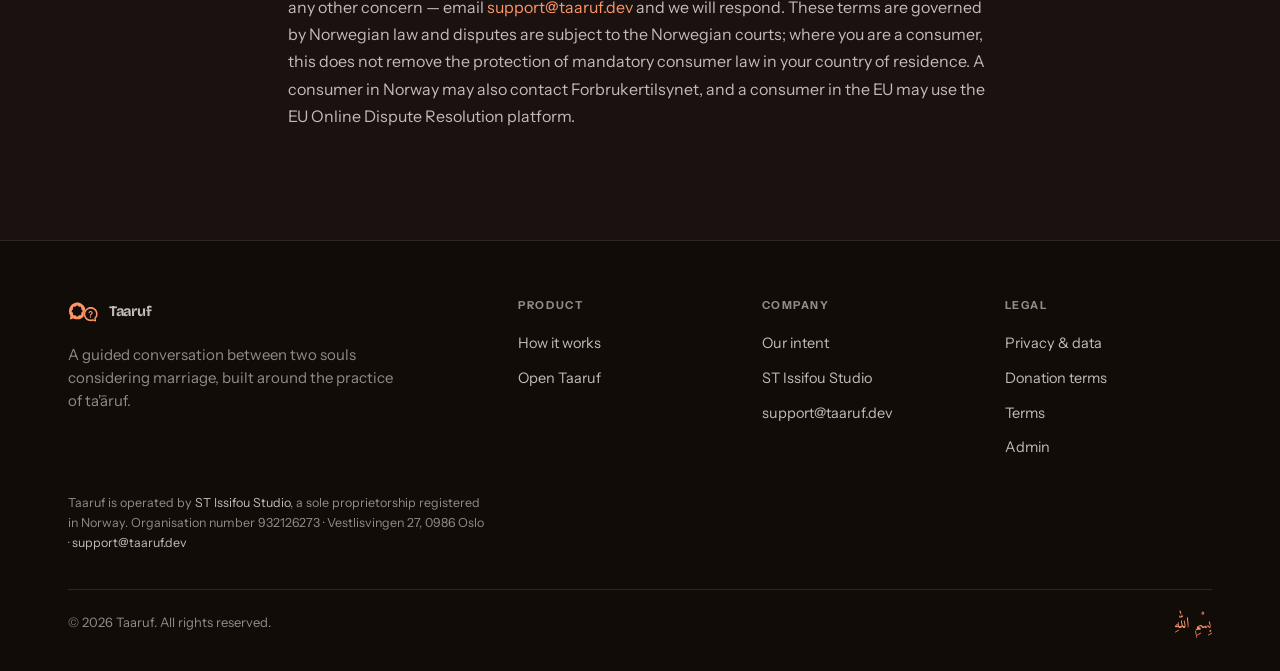
==== commit 6070c16d: "Landing: rebuild on the modern design system Ports the "Taaruf Landing Modern" design from Claude De" ====
--- a/donation-terms.html
+++ b/donation-terms.html
@@ -9,7 +9,30 @@
       content="How donations to Taaruf work: entirely voluntary, no goods or service in return, and exactly how payment, refunds and your data are handled."
     />
     <link rel="icon" type="image/svg+xml" href="logo.svg" />
+    <link rel="preconnect" href="https://fonts.googleapis.com" />
+    <link rel="preconnect" href="https://fonts.gstatic.com" crossorigin />
+    <link
+      href="https://fonts.googleapis.com/css2?family=Bricolage+Grotesque:opsz,wght@12..96,500;12..96,600;12..96,700;12..96,800&family=Instrument+Sans:wght@400;500;600&family=Amiri:wght@400;700&display=swap"
+      rel="stylesheet"
+    />
     <link rel="stylesheet" href="styles.css" />
+    <!--
+      Theme applied before first paint. script.js is at the end of the body, so
+      leaving this to it means a returning visitor who chose light watches the
+      page paint midnight and then flip. Inline and blocking in the head is the
+      only place that avoids it. Keep the default in step with script.js and
+      with the bare :root block in styles.css.
+    -->
+    <script>
+      try {
+        document.documentElement.setAttribute(
+          'data-theme',
+          localStorage.getItem('theme') ?? 'dark'
+        );
+      } catch (e) {
+        document.documentElement.setAttribute('data-theme', 'dark');
+      }
+    </script>
   </head>
   <body>
     <svg width="0" height="0" style="position: absolute" aria-hidden="true">
@@ -24,14 +47,17 @@
       </defs>
     </svg>
 
+    <div class="page">
     <nav class="top">
       <div class="wrap row">
-        <a class="brand-mark" href="index.html" aria-label="Taaruf, home">
-          <svg class="logo" role="img" aria-label="Taaruf logo" viewBox="0 0 348.75 240"><use href="#brand-logo" /></svg>
-          Taaruf
-        </a>
+        <a class="brand" href="index.html" aria-label="Taaruf, home">
+            <span class="mk">
+              <svg width="30" height="21" viewBox="0 0 348.75 240" preserveAspectRatio="xMidYMid meet" role="img" aria-label="Taaruf logo"><use href="#brand-logo" /></svg>
+            </span>
+            Taaruf
+          </a>
         <div class="nav-links">
-          <a href="index.html" class="link">Back to home</a>
+          <a href="index.html" class="lk">Back to home</a>
           <button
             type="button"
             class="theme-toggle"
@@ -51,18 +77,11 @@
       </div>
     </nav>
 
+    <main>
     <article class="legal">
       <div class="wrap">
         <div class="eyebrow on-terra">Donation terms</div>
         <h1 class="legal-title">Giving, made simple.</h1>
-        <div class="hero-rule">
-          <svg width="200" height="14" viewBox="0 0 240 14">
-            <line x1="0" y1="3" x2="240" y2="3" stroke="#d9cfbb" stroke-width="1" />
-            <line x1="0" y1="11" x2="240" y2="11" stroke="#d9cfbb" stroke-width="1" />
-            <path d="M115 7 l5 -4 l5 4 l-5 4 z" fill="#b8533a" />
-          </svg>
-        </div>
-
         <p class="lede">
           Donations keep Taaruf running. They are entirely voluntary, they buy
           nothing, and here is exactly how they work.
@@ -140,33 +159,64 @@
         </p>
       </div>
     </article>
+    </main>
 
     <footer class="foot">
       <div class="wrap">
-        <div class="foot-simple">
-          <a class="brand-mark" href="index.html" aria-label="Taaruf">
-            <svg class="logo" role="img" aria-label="Taaruf logo" viewBox="0 0 348.75 240"><use href="#brand-logo" /></svg>
+        <div class="foot-grid">
+          <div>
+            <a class="brand" href="index.html" aria-label="Taaruf">
+            <span class="mk">
+              <svg width="30" height="21" viewBox="0 0 348.75 240" preserveAspectRatio="xMidYMid meet" role="img" aria-label="Taaruf logo"><use href="#brand-logo" /></svg>
+            </span>
             Taaruf
           </a>
-          <span class="foot-links">
-            <a href="privacy.html" class="foot-link">Privacy &amp; data</a>
-            <a href="donation-terms.html" class="foot-link">Donation terms</a>
-            <a href="https://app.taaruf.dev/terms" class="foot-link">Terms</a>
-          </span>
+            <p class="blurb">
+              A guided conversation between two souls considering marriage,
+              built around the practice of ta'āruf.
+            </p>
+          </div>
+          <div>
+            <h5>Product</h5>
+            <ul>
+              <li><a href="index.html#how">How it works</a></li>
+              <li><a href="https://app.taaruf.dev">Open Taaruf</a></li>
+            </ul>
+          </div>
+          <div>
+            <h5>Company</h5>
+            <ul>
+              <li><a href="index.html#note">Our intent</a></li>
+              <li><a href="https://saleemtoure.com" rel="noopener">ST Issifou Studio</a></li>
+              <li><a href="mailto:support@taaruf.dev">support@taaruf.dev</a></li>
+            </ul>
+          </div>
+          <div>
+            <h5>Legal</h5>
+            <ul>
+              <li><a href="privacy.html">Privacy &amp; data</a></li>
+              <li><a href="donation-terms.html">Donation terms</a></li>
+              <li><a href="https://app.taaruf.dev/terms">Terms</a></li>
+              <li><a href="https://app.taaruf.dev/admin" rel="nofollow">Admin</a></li>
+            </ul>
+          </div>
         </div>
-        <div class="foot-studio">
+
+        <p class="foot-legal">
           Taaruf is operated by
           <a href="https://saleemtoure.com" rel="noopener">ST Issifou Studio</a>,
-          a sole proprietorship registered in Norway.<br />
-          Organisation number 932126273 · Vestlisvingen 27, 0986 Oslo ·
+          a sole proprietorship registered in Norway. Organisation number
+          932126273 · Vestlisvingen 27, 0986 Oslo ·
           <a href="mailto:support@taaruf.dev">support@taaruf.dev</a>
-        </div>
+        </p>
+
         <div class="foot-bottom">
           <div>© <span id="year">2026</span> Taaruf. All rights reserved.</div>
-          <div class="arabic">بِسْمِ اللهِ</div>
+          <div class="ar">بِسْمِ اللهِ</div>
         </div>
       </div>
     </footer>
+    </div>
     <script src="script.js"></script>
   </body>
 </html>
--- a/styles.css
+++ b/styles.css
@@ -1,1190 +1,1165 @@
-/* ─────────────────────────── DESIGN TOKENS ─────────────────────────── */
+/* ─────────────────────────── DESIGN TOKENS ───────────────────────────
+   Two directions from the Claude Design "Taaruf Landing Modern" file:
+
+     midnight  →  :root[data-theme="dark"]   (the default; see script.js)
+     daybreak  →  :root[data-theme="light"]
+
+   The attribute names stay "dark"/"light" rather than the design's own
+   "midnight"/"daybreak" because script.js, the app's ThemeToggle and the
+   localStorage key all already speak that vocabulary. Renaming would break
+   a returning visitor's saved choice for no gain.
+
+   --h is the single accent hue, 42 = terracotta. It is the hue the brand
+   already used (#b8533a), so the logo, favicon and app icons carry over
+   untouched. Every accent below is derived from it, so re-hueing the whole
+   site is a one-number change.
+   ────────────────────────────────────────────────────────────────────── */
 :root {
-  --paper: #f5efe6;
-  --paper-deep: #ede4d3;
-  --card: #fbf7ef;
-  --card-elev: #ffffff;
-  --ink: #1a1f2e;
-  --ink-2: #3d4456;
-  --ink-3: #6b6f7d;
-  --ink-4: #a09a8e;
-  --rule: #d9cfbb;
-  --rule-2: #e6dcc6;
-  --terra: #b8533a;
-  --terra-deep: #8f3d2a;
-  --terra-soft: #f0d9cc;
-  --sage: #5d7259;
-  --sage-soft: #dde3d4;
-  --serif: Georgia, "Times New Roman", serif;
-  --sans: -apple-system, BlinkMacSystemFont, "Segoe UI", Roboto, Helvetica, Arial, sans-serif;
-  --arabic: "Amiri", "Scheherazade New", Georgia, serif;
-}
-
-/* Dark theme mirrors theme/tokens.ts DARK_T */
+  --h: 42;
+  --disp: "Bricolage Grotesque", system-ui, sans-serif;
+  --sans: "Instrument Sans", -apple-system, BlinkMacSystemFont, "Segoe UI", Roboto, sans-serif;
+  --ar: "Amiri", "Scheherazade New", Georgia, serif;
+}
+
+/* Midnight — dark, glowing. The default direction. Declared on :root as well
+   as on [data-theme="dark"] so the first paint is correct even in the frame
+   before script.js sets the attribute. */
+:root,
 :root[data-theme="dark"] {
-  --paper: #15171c;
-  --paper-deep: #0f1115;
-  --card: #1d2027;
-  --card-elev: #262a33;
-  --ink: #f1ece1;
-  --ink-2: #cfc8b8;
-  --ink-3: #9a9383;
-  --ink-4: #6b675c;
-  --rule: #2d313b;
-  --rule-2: #23262e;
-  --terra: #d97559;
-  --terra-deep: #b8533a;
-  --terra-soft: #3a201a;
-  --sage: #94a98e;
-  --sage-soft: #22291f;
-}
-
-* {
-  margin: 0;
-  padding: 0;
-  box-sizing: border-box;
-}
-
-html, body {
-  background: var(--paper);
+  --bg:         oklch(0.19 0.012 var(--h));
+  --bg-2:       oklch(0.16 0.012 var(--h));
+  --surface:    color-mix(in oklab, #fff 5%, transparent);
+  --surface-2:  color-mix(in oklab, #fff 8%, transparent);
+  --border:     color-mix(in oklab, #fff 11%, transparent);
+  --border-2:   color-mix(in oklab, #fff 16%, transparent);
+  --ink:        oklch(0.97 0.006 var(--h));
+  --ink-2:      oklch(0.80 0.012 var(--h));
+  --ink-3:      oklch(0.64 0.014 var(--h));
+  --accent:     oklch(0.78 0.15 var(--h));
+  --accent-ink: oklch(0.22 0.05 var(--h));
+  --accent-dim: color-mix(in oklab, var(--accent) 16%, transparent);
+  --glow:       color-mix(in oklab, var(--accent) 55%, transparent);
+  --phone-bg:   oklch(0.15 0.012 var(--h));
+  --phone-surf: color-mix(in oklab, #fff 6%, transparent);
+  --phone-bord: color-mix(in oklab, #fff 12%, transparent);
+  --shadow:      0 40px 90px -30px rgba(0, 0, 0, 0.7);
+  --card-shadow: 0 2px 24px -8px color-mix(in oklab, var(--accent) 30%, transparent),
+                 0 14px 40px -20px rgba(0, 0, 0, 0.6);
+  --band-bg:    oklch(0.14 0.012 var(--h));
+  color-scheme: dark;
+}
+
+/* Daybreak — light, airy. */
+:root[data-theme="light"] {
+  --bg:         oklch(0.965 0.008 var(--h));
+  --bg-2:       oklch(0.94 0.010 var(--h));
+  --surface:    #ffffff;
+  --surface-2:  oklch(0.98 0.006 var(--h));
+  --border:     oklch(0.90 0.012 var(--h));
+  --border-2:   oklch(0.85 0.016 var(--h));
+  --ink:        oklch(0.24 0.02 var(--h));
+  --ink-2:      oklch(0.42 0.02 var(--h));
+  /* Two deliberate darkenings against the design file, both for WCAG AA.
+     The design's --ink-3 (L 0.56) measures 4.24:1 on --bg and 3.93:1 on the
+     footer's --bg-2, so the footer headings, legal blurb and verse citation all
+     failed at normal-text size; L 0.52 gives 4.98 / 4.61. The design's --accent
+     (L 0.55) measures 4.29:1 on --bg-2, which the footer link hover sits on;
+     L 0.53 gives 4.67 and also lifts white-on-accent from 5.13 to 5.60. Both
+     are sub-perceptual lightness nudges at the same hue and chroma — the
+     terracotta is unchanged to the eye. Midnight needed no such adjustment;
+     it already passes everywhere. */
+  --ink-3:      oklch(0.52 0.018 var(--h));
+  --accent:     oklch(0.53 0.14 var(--h));
+  --accent-ink: #ffffff;
+  --accent-dim: color-mix(in oklab, var(--accent) 12%, transparent);
+  --glow:       color-mix(in oklab, var(--accent) 26%, transparent);
+  --phone-bg:   oklch(0.975 0.006 var(--h));
+  --phone-surf: #ffffff;
+  --phone-bord: oklch(0.90 0.012 var(--h));
+  --shadow:      0 40px 80px -34px oklch(0.5 0.04 var(--h) / 0.4);
+  --card-shadow: 0 10px 30px -14px oklch(0.5 0.05 var(--h) / 0.28);
+  --band-bg:    oklch(0.22 0.02 var(--h));
+  color-scheme: light;
+}
+
+/* ─────────────────────────── BASE ─────────────────────────── */
+* { box-sizing: border-box; }
+html, body { margin: 0; padding: 0; }
+html { scroll-behavior: smooth; }
+
+body {
+  background: var(--bg);
   color: var(--ink);
   font-family: var(--sans);
+  font-size: 16px;
+  line-height: 1.55;
   -webkit-font-smoothing: antialiased;
-  scroll-behavior: smooth;
-}
-
-a {
-  color: inherit;
-  text-decoration: none;
-}
-
-.wrap {
-  max-width: 1280px;
+  text-rendering: optimizeLegibility;
+  transition: background 0.3s ease, color 0.3s ease;
+  overflow-x: clip;
+}
+
+::selection { background: var(--accent); color: var(--accent-ink); }
+
+a { color: var(--accent); text-decoration: none; }
+a:hover { color: color-mix(in oklab, var(--accent) 78%, var(--ink)); }
+
+img, svg { display: block; }
+
+:focus-visible {
+  outline: 2px solid var(--accent);
+  outline-offset: 3px;
+  border-radius: 4px;
+}
+
+.wrap { max-width: 1200px; margin: 0 auto; padding: 0 28px; }
+.ar { font-family: var(--ar); }
+
+/* The container the whole page is measured against. h1/h2/lede sizes use cqi
+   units, so this must keep container-type — without it those clamps collapse
+   to their minimum. */
+.page {
+  container-type: inline-size;
+  container-name: page;
+  width: 100%;
   margin: 0 auto;
-  padding: 0 48px;
-}
-@media (max-width: 720px) { .wrap { padding: 0 24px; } }
-
-.eyebrow {
-  font-family: var(--sans);
-  font-size: 11px;
-  letter-spacing: 0.22em;
-  text-transform: uppercase;
-  color: var(--ink-3);
-}
-.eyebrow.on-terra { color: var(--terra); }
-
-.roman {
-  font-style: normal;
-  color: var(--terra);
-  font-size: 0.85em;
-}
-
-.arabic {
-  font-family: var(--arabic);
-  direction: rtl;
-}
+}
+
+@media (prefers-reduced-motion: reduce) {
+  *, *::before, *::after {
+    animation-duration: 0.01ms !important;
+    animation-iteration-count: 1 !important;
+    transition-duration: 0.01ms !important;
+    scroll-behavior: auto !important;
+  }
+}
+
+/* ─────────────────────────── BUTTONS ─────────────────────────── */
+.btn {
+  display: inline-flex;
+  align-items: center;
+  gap: 9px;
+  height: 50px;
+  padding: 0 24px;
+  font: 600 15px/1 var(--sans);
+  border-radius: 999px;
+  border: 1px solid transparent;
+  cursor: pointer;
+  white-space: nowrap;
+  transition: transform 0.14s ease, box-shadow 0.2s ease, background 0.2s ease,
+    border-color 0.2s ease, color 0.2s ease;
+}
+.btn:active { transform: translateY(1px); }
+
+.btn-accent {
+  background: var(--accent);
+  color: var(--accent-ink);
+  box-shadow: 0 0 0 0 var(--glow), 0 8px 26px -8px var(--glow);
+}
+.btn-accent:hover {
+  color: var(--accent-ink);
+  box-shadow: 0 0 26px 2px var(--glow), 0 10px 30px -8px var(--glow);
+  transform: translateY(-1px);
+}
+
+.btn-ghost {
+  background: var(--surface);
+  color: var(--ink);
+  border-color: var(--border-2);
+}
+.btn-ghost:hover {
+  color: var(--ink);
+  border-color: var(--ink-3);
+  background: var(--surface-2);
+}
+
+.btn .arr { transition: transform 0.16s ease; }
+.btn:hover .arr { transform: translateX(3px); }
 
 /* ─────────────────────────── NAV ─────────────────────────── */
-.top {
+nav.top {
   position: sticky;
   top: 0;
-  z-index: 50;
-  background: color-mix(in srgb, var(--paper) 85%, transparent);
-  backdrop-filter: saturate(140%) blur(8px);
-  border-bottom: 1px solid var(--rule-2);
-  transition: background 0.2s ease, border-color 0.2s ease;
-}
-.top .row {
+  z-index: 60;
+  background: color-mix(in oklab, var(--bg) 78%, transparent);
+  backdrop-filter: saturate(160%) blur(14px);
+  -webkit-backdrop-filter: saturate(160%) blur(14px);
+  border-bottom: 1px solid transparent;
+  transition: border-color 0.25s ease, background 0.3s ease;
+}
+nav.top.scrolled { border-bottom-color: var(--border); }
+nav.top .row {
   display: flex;
   align-items: center;
   justify-content: space-between;
-  padding: 14px 0;
-}
-.brand-mark {
-  display: inline-flex;
-  align-items: center;
-  gap: 10px;
-  font-family: var(--serif);
-  font-style: italic;
-  font-size: 20px;
+  height: 76px;
+}
+
+.brand {
+  display: flex;
+  align-items: center;
+  gap: 11px;
+  font-family: var(--disp);
+  font-weight: 700;
+  font-size: 23px;
   letter-spacing: -0.02em;
   color: var(--ink);
 }
-.brand-mark .logo {
-  width: 34px;
-  height: 34px;
-  display: inline-block;
-  color: var(--terra);
-  flex-shrink: 0;
-  transition: color 0.2s ease;
-}
-.brand-mark .logo svg,
-svg.logo { display: block; }
+.brand:hover { color: var(--ink); }
+.brand .mk {
+  width: 30px;
+  height: 30px;
+  display: grid;
+  place-items: center;
+  color: var(--accent);
+}
+
 .nav-links {
   display: flex;
-  gap: 28px;
-  align-items: center;
-}
-.nav-links .link {
-  font-size: 13px;
+  gap: 22px;
+  align-items: center;
+  font-size: 15px;
   color: var(--ink-2);
-  letter-spacing: 0.02em;
-}
-.nav-links .link:hover { color: var(--terra); }
-.nav-cta {
-  font-size: 13px;
-  color: var(--paper);
-  background: var(--ink);
-  padding: 9px 16px;
-  border-radius: 3px;
-  letter-spacing: 0.02em;
-}
-.nav-cta:hover { background: var(--terra); }
-
-@media (max-width: 640px) {
-  .top .row { padding: 10px 0; }
-  .brand-mark { font-size: 17px; gap: 8px; }
-  .brand-mark .logo { width: 28px; height: 28px; }
-  .nav-links { gap: 10px; }
-  .nav-links .link { display: none; }
-  .nav-cta { padding: 7px 12px; font-size: 12px; }
-}
-
+}
+.nav-links a { color: var(--ink-2); }
+.nav-links a.btn-accent { color: var(--accent-ink); }
+.nav-links a:hover { color: var(--ink); }
+
+nav.top .btn-accent { box-shadow: 0 4px 14px -8px var(--glow); }
+nav.top .btn-accent:hover {
+  box-shadow: 0 6px 18px -8px var(--glow);
+  transform: none;
+}
+
+/* Theme toggle. The design file has no toggle — it switched direction from a
+   tweaks panel that only exists inside the design tool — but the real site has
+   always shipped one, so it is styled here in the modern language. */
 .theme-toggle {
-  width: 36px;
-  height: 36px;
+  width: 38px;
+  height: 38px;
   display: grid;
   place-items: center;
-  background: transparent;
-  border: 1px solid var(--rule);
+  background: var(--surface);
+  border: 1px solid var(--border-2);
   border-radius: 50%;
   color: var(--ink-2);
   cursor: pointer;
+  flex-shrink: 0;
   transition: color 0.15s ease, border-color 0.15s ease, background 0.15s ease;
-  flex-shrink: 0;
-}
-@media (max-width: 640px) {
-  .theme-toggle { width: 32px; height: 32px; }
-}
-.theme-toggle:hover { color: var(--terra); border-color: var(--terra); }
+}
+.theme-toggle:hover {
+  color: var(--accent);
+  border-color: var(--accent);
+  background: var(--surface-2);
+}
 .theme-toggle .t-moon { display: none; }
 :root[data-theme="dark"] .theme-toggle .t-sun { display: none; }
 :root[data-theme="dark"] .theme-toggle .t-moon { display: block; }
 
 /* ─────────────────────────── HERO ─────────────────────────── */
 .hero {
-  padding: 56px 0 64px;
-  border-bottom: 1px solid var(--rule-2);
-}
+  position: relative;
+  padding: 52px 0 40px;
+  text-align: left;
+  overflow: hidden;
+}
+.hero-bg {
+  position: absolute;
+  top: 20px;
+  left: 50%;
+  transform: translateX(-50%);
+  font-family: var(--ar);
+  font-size: min(42vw, 560px);
+  line-height: 1;
+  color: var(--accent);
+  opacity: 0.05;
+  white-space: nowrap;
+  pointer-events: none;
+  z-index: 0;
+}
+.hero-top, .stage, .hero-bottom { position: relative; z-index: 1; }
+
 .hero-grid {
   display: grid;
-  grid-template-columns: 1.3fr 1fr;
-  gap: 64px;
+  grid-template-columns: 1.05fr 0.95fr;
+  gap: 40px;
   align-items: start;
 }
-@media (max-width: 880px) {
-  .hero-grid { grid-template-columns: 1fr; gap: 44px; }
-}
-.ribbon {
-  display: inline-flex;
-  align-items: center;
-  gap: 8px;
-  font-family: var(--sans);
+.hero-top { margin-top: 30px; text-align: left; }
+
+h1.display {
+  font-family: var(--disp);
+  font-weight: 700;
+  font-size: clamp(34px, 6.5cqi, 76px);
+  line-height: 1.03;
+  letter-spacing: -0.035em;
+  margin: 0;
+  text-wrap: balance;
+  color: var(--ink);
+}
+h1.display .ac { color: var(--accent); }
+
+.lede-short {
+  font-size: clamp(17px, 1.8vw, 20px);
+  color: var(--ink-2);
+  max-width: 52ch;
+  margin: 22px 0 0;
+  text-wrap: pretty;
+  line-height: 1.55;
+}
+
+.hero-cta {
+  display: flex;
+  gap: 12px;
+  justify-content: flex-start;
+  flex-wrap: wrap;
+  margin-top: 26px;
+}
+
+.hero-bottom { text-align: center; }
+.verse-cap {
+  margin: 40px auto 0;
+  font-size: 12.5px;
+  color: var(--ink-3);
+  line-height: 1.7;
+}
+.verse-cap .va {
+  display: block;
+  font-family: var(--ar);
+  color: var(--accent);
+  font-size: 32px;
+  line-height: 1;
+  margin-bottom: 14px;
+}
+.verse-cap .vt {
+  display: block;
+  font-family: var(--disp);
+  font-weight: 500;
+  font-size: clamp(18px, 2vw, 22px);
+  letter-spacing: -0.01em;
+  color: var(--ink);
+}
+.verse-cap .vc {
+  display: block;
+  margin-top: 12px;
   font-size: 11px;
-  letter-spacing: 0.18em;
+  font-weight: 700;
+  letter-spacing: 0.16em;
   text-transform: uppercase;
-  color: var(--terra);
-  background: var(--terra-soft);
-  padding: 6px 14px;
-  border-radius: 999px;
-  margin-bottom: 28px;
-}
-.ribbon .dot {
-  width: 6px; height: 6px;
+  color: var(--ink-3);
+}
+
+/* ─────────────────────────── PHONE STAGE ─────────────────────────── */
+.stage {
+  position: relative;
+  margin: 0;
+  width: 100%;
+  max-width: none;
+  height: 580px;
+  display: flex;
+  align-items: center;
+  justify-content: center;
+}
+.rings {
+  position: absolute;
+  inset: 0;
+  display: grid;
+  place-items: center;
+  pointer-events: none;
+  z-index: 0;
+}
+.rings .glow {
+  position: absolute;
+  width: 520px;
+  height: 520px;
   border-radius: 50%;
-  background: var(--terra);
-  display: inline-block;
-}
-h1.display {
-  font-family: var(--serif);
-  font-style: italic;
-  font-weight: 400;
-  font-size: 76px;
-  line-height: 1.02;
-  letter-spacing: -2.5px;
-  color: var(--ink);
-}
-@media (max-width: 760px) { h1.display { font-size: 54px; } }
-h1.display .arabic {
-  display: block;
-  font-family: var(--arabic);
-  font-style: normal;
-  font-size: 0.52em;
-  color: var(--terra);
-  letter-spacing: 0;
-  margin-top: 18px;
-  line-height: 1;
-}
-.hero-rule {
-  margin: 20px 0 16px;
-}
-.double-rule {
-  width: 240px;
-  height: 14px;
-  display: block;
-}
-.lede {
-  font-family: var(--serif);
-  font-style: italic;
-  font-size: 19px;
-  line-height: 1.5;
-  color: var(--ink-2);
-  max-width: 480px;
-  margin-bottom: 22px;
-}
-.hero-cta {
-  display: flex;
-  gap: 12px;
-  flex-wrap: wrap;
-  margin-bottom: 8px;
-}
-.btn {
-  display: inline-flex;
-  align-items: center;
-  gap: 8px;
-  font-family: var(--sans);
-  font-size: 14px;
-  font-weight: 500;
-  letter-spacing: 0.02em;
-  padding: 14px 22px;
-  border-radius: 3px;
-  border: 1px solid transparent;
-  cursor: pointer;
-  transition: background 0.15s ease, color 0.15s ease, border-color 0.15s ease;
-  text-decoration: none;
-}
-.btn-primary {
-  background: var(--ink);
-  color: var(--paper);
-}
-.btn-primary:hover { background: var(--terra); }
-.btn-ghost {
-  background: transparent;
-  color: var(--ink);
-  border-color: var(--rule);
-}
-.btn-ghost:hover {
-  border-color: var(--terra);
-  color: var(--terra);
-}
-.hero-meta {
-  display: grid;
-  grid-template-columns: repeat(3, 1fr);
-  gap: 24px;
-  border-top: 1px solid var(--rule-2);
-  padding-top: 22px;
-  max-width: 560px;
-}
-@media (max-width: 600px) { .hero-meta { grid-template-columns: 1fr; } }
-.hero-meta .item .k {
-  font-size: 10px;
-  letter-spacing: 0.22em;
-  text-transform: uppercase;
-  color: var(--terra);
-  margin-bottom: 4px;
-}
-.hero-meta .item .v {
-  font-family: var(--serif);
-  font-style: italic;
-  font-size: 15px;
-  color: var(--ink-2);
-  line-height: 1.4;
-}
-
-/* ─── HERO CARD: editorial right column ─── */
-.hero-card {
+  background: radial-gradient(circle, var(--glow) 0%, transparent 62%);
+  filter: blur(20px);
+  opacity: 0.9;
+}
+
+.phone {
   position: relative;
-  background: var(--card);
-  border: 1px solid var(--rule);
-  padding: 36px 30px 30px;
-  overflow: hidden;
-}
-.hero-card::before,
-.hero-card::after,
-.hero-card .corner-tl,
-.hero-card .corner-br {
-  content: "";
-  position: absolute;
-  width: 18px;
-  height: 18px;
-  border-color: var(--terra);
-  border-style: solid;
-}
-.hero-card::before { top: 10px; left: 10px; border-width: 1px 0 0 1px; }
-.hero-card::after { top: 10px; right: 10px; border-width: 1px 1px 0 0; }
-.hero-card .corner-tl { bottom: 10px; left: 10px; border-width: 0 0 1px 1px; }
-.hero-card .corner-br { bottom: 10px; right: 10px; border-width: 0 1px 1px 0; }
-
-.card-eyebrow { text-align: center; margin-top: 4px; }
-.arabic-verse {
-  font-family: var(--arabic);
-  font-size: 28px;
-  line-height: 1.5;
-  color: var(--terra);
-  text-align: center;
-  direction: rtl;
-  margin: 16px 0 12px;
-}
-.quote {
-  font-family: var(--serif);
-  font-style: italic;
-  font-weight: 400;
-  font-size: 22px;
-  line-height: 1.35;
-  color: var(--ink);
-  text-align: center;
-  text-wrap: balance;
-}
-.cite {
-  margin-top: 10px;
-  text-align: center;
-  font-family: var(--sans);
-  font-size: 10px;
-  color: var(--ink-3);
-  letter-spacing: 0.22em;
-  text-transform: uppercase;
-}
-.divider-row {
-  display: flex;
-  justify-content: center;
-  margin: 22px 0 18px;
-}
-
-.principles { display: grid; gap: 14px; }
-.principle {
-  display: grid;
-  grid-template-columns: 32px 1fr;
-  gap: 12px;
-  align-items: baseline;
-}
-.principle .num {
-  font-family: var(--serif);
-  font-style: italic;
-  font-size: 16px;
-  color: var(--terra);
-}
-.principle .body {
-  font-size: 13.5px;
-  color: var(--ink-2);
-  line-height: 1.5;
-}
-.principle .body b {
-  font-family: var(--serif);
-  font-style: italic;
-  font-weight: 400;
-  color: var(--ink);
-  display: block;
-  font-size: 16px;
-  margin-bottom: 4px;
-}
-
-/* ─────────────────────────── SECTIONS ─────────────────────────── */
-.block { padding: 68px 0; border-top: 1px solid var(--rule-2); }
-@media (max-width: 720px) { .block { padding: 52px 0; } }
-
-.section-head {
-  display: grid;
-  grid-template-columns: auto 1fr;
-  align-items: end;
-  gap: 32px;
-  margin-bottom: 36px;
-}
-@media (max-width: 720px) {
-  .section-head { grid-template-columns: 1fr; gap: 14px; }
-}
-.section-title {
-  font-family: var(--serif);
-  font-style: italic;
-  font-weight: 400;
-  font-size: 52px;
-  line-height: 1.04;
-  letter-spacing: -1.5px;
-  color: var(--ink);
-  margin-top: 10px;
-}
-@media (max-width: 720px) { .section-title { font-size: 36px; } }
-.section-rule { margin-top: 18px; }
-.section-sub {
-  font-family: var(--serif);
-  font-style: italic;
-  font-size: 17px;
-  line-height: 1.55;
-  color: var(--ink-2);
-  max-width: 460px;
-}
-
-/* ─── STEPS ─── */
-.steps {
-  display: grid;
-  grid-template-columns: repeat(4, 1fr);
-  gap: 18px;
-}
-@media (max-width: 880px) { .steps { grid-template-columns: repeat(2, 1fr); gap: 22px; } }
-@media (max-width: 540px) { .steps { grid-template-columns: 1fr; } }
-.step {
-  background: var(--card);
-  border: 1px solid var(--rule);
-  padding: 22px 22px 24px;
+  z-index: 3;
+  width: 330px;
+  height: 600px;
+  border-radius: 46px;
+  background: linear-gradient(160deg, color-mix(in oklab, var(--ink) 88%, #000), #05070a);
+  padding: 10px;
+  box-shadow: var(--shadow);
+}
+:root[data-theme="light"] .phone {
+  background: linear-gradient(160deg, #2a2f34, #0f1113);
+}
+.screen {
   position: relative;
-}
-.step .index {
-  font-family: var(--serif);
-  font-style: italic;
-  font-size: 13px;
-  color: var(--terra);
-  letter-spacing: 0.04em;
-  margin-bottom: 12px;
-}
-.step .icon-wrap {
-  width: 56px;
-  height: 56px;
-  border-radius: 50%;
-  background: var(--terra-soft);
-  display: grid;
-  place-items: center;
-  margin-bottom: 20px;
-}
-.step .icon-wrap svg { color: var(--terra); }
-.step h3 {
-  font-family: var(--serif);
-  font-style: italic;
-  font-weight: 400;
-  font-size: 22px;
-  line-height: 1.2;
-  color: var(--ink);
-  margin-bottom: 12px;
-}
-.step p {
-  font-size: 14.5px;
-  line-height: 1.6;
-  color: var(--ink-2);
-}
-
-/* ─────────────────────────── SIGNUP ─────────────────────────── */
-.signup-wrap { background: var(--paper-deep); }
-.signup-wrap .block { border-top: 1px solid var(--rule); }
-.signup-simple {
-  max-width: 560px;
-  margin: 0 auto;
-  text-align: center;
-}
-.kicker {
-  font-family: var(--sans);
-  font-size: 11px;
-  letter-spacing: 0.22em;
-  text-transform: uppercase;
-  color: var(--terra);
-  margin-bottom: 16px;
-}
-.signup-simple h2 {
-  font-family: var(--serif);
-  font-style: italic;
-  font-weight: 400;
-  font-size: 52px;
-  line-height: 1.05;
-  letter-spacing: -1.5px;
-  color: var(--ink);
-}
-@media (max-width: 720px) { .signup-simple h2 { font-size: 38px; } }
-.signup-rule {
-  margin: 16px 0;
-  display: flex;
-  justify-content: center;
-}
-/* The closing CTA reuses .hero-cta, which is left-aligned flex for the hero.
-   This block is centred, so re-centre it and give it room to breathe. */
-.signup-cta {
-  justify-content: center;
-  margin-top: 26px;
-}
-.signup-arabic {
-  margin-top: 28px;
-  font-size: 20px;
-  color: var(--terra);
-  opacity: 0.85;
-}
-.signup-simple .lede {
-  font-family: var(--serif);
-  font-style: italic;
-  font-size: 17px;
-  line-height: 1.5;
-  color: var(--ink-2);
-  margin: 0 auto 20px;
-  max-width: 460px;
-}
-
-
-/* ─────────────────────────── FOUNDER NOTE ─────────────────────────── */
-.note { padding: 68px 0; border-top: 1px solid var(--rule); }
-@media (max-width: 720px) { .note { padding: 48px 0; } }
-.note-grid {
-  display: grid;
-  grid-template-columns: 1fr 1.5fr;
-  gap: 72px;
-  align-items: start;
-}
-@media (max-width: 880px) { .note-grid { grid-template-columns: 1fr; gap: 36px; } }
-.note .label {
-  font-family: var(--sans);
-  font-size: 11px;
-  letter-spacing: 0.22em;
-  text-transform: uppercase;
-  color: var(--terra);
-  margin-bottom: 18px;
-}
-.note .from {
-  font-family: var(--serif);
-  font-style: italic;
-  font-size: 28px;
-  color: var(--ink);
-  line-height: 1.15;
-}
-.note .from .sub {
-  display: block;
-  font-style: normal;
-  font-family: var(--sans);
-  font-size: 12px;
-  color: var(--ink-3);
-  letter-spacing: 0.04em;
-  margin-top: 6px;
-}
-.note p {
-  font-family: var(--serif);
-  font-size: 17px;
-  line-height: 1.65;
-  color: var(--ink-2);
-  margin-bottom: 18px;
-}
-.note p em { color: var(--terra); font-style: italic; }
-.bismillah {
-  font-family: var(--arabic);
-  direction: rtl;
-  font-size: 19px;
-  color: var(--terra);
-  margin-bottom: 18px;
-  opacity: 0.9;
-}
-.signoff {
-  font-family: var(--arabic);
-  font-size: 26px;
-  color: var(--terra);
-  direction: rtl;
-  margin-top: 30px;
-}
-
-/* ─────────────────────────── LEGAL (privacy) ─────────────────────────── */
-.legal {
-  padding: 80px 0 96px;
-  border-top: 1px solid var(--rule-2);
-}
-.legal .wrap { max-width: 760px; }
-.legal .legal-title {
-  font-family: var(--serif);
-  font-style: italic;
-  font-weight: 400;
-  font-size: 52px;
-  line-height: 1.04;
-  letter-spacing: -1.5px;
-  color: var(--ink);
-  margin-top: 12px;
-}
-@media (max-width: 720px) { .legal .legal-title { font-size: 38px; } }
-.legal .lede {
-  font-family: var(--serif);
-  font-style: italic;
-  font-size: 19px;
-  line-height: 1.55;
-  color: var(--ink-2);
-  margin: 24px 0 40px;
-}
-.legal h2 {
-  font-family: var(--serif);
-  font-style: italic;
-  font-weight: 400;
-  font-size: 24px;
-  color: var(--ink);
-  margin: 36px 0 12px;
-}
-.legal p {
-  font-family: var(--serif);
-  font-size: 16.5px;
-  line-height: 1.7;
-  color: var(--ink-2);
-  margin-bottom: 14px;
-}
-.legal ul {
-  list-style: none;
-  margin-bottom: 14px;
-}
-.legal ul li {
-  font-family: var(--serif);
-  font-size: 16.5px;
-  line-height: 1.65;
-  color: var(--ink-2);
-  padding-left: 18px;
-  position: relative;
-  margin-bottom: 8px;
-}
-.legal ul li::before {
-  content: "·";
-  position: absolute;
-  left: 4px;
-  color: var(--terra);
-  font-weight: 700;
-}
-.legal a { color: var(--terra); border-bottom: 1px solid currentColor; }
-
-/* ─────────────────────────── FOOTER ─────────────────────────── */
-.foot {
-  background: var(--paper-deep);
-  padding: 36px 0 24px;
-  border-top: 1px solid var(--rule);
-}
-.foot-simple {
-  display: flex;
-  justify-content: space-between;
-  align-items: center;
-  gap: 24px;
-  margin-bottom: 22px;
-  flex-wrap: wrap;
-}
-.foot-link {
-  font-size: 13.5px;
-  color: var(--ink-2);
-  transition: color 0.15s ease;
-}
-.foot-link:hover { color: var(--terra); }
-.foot-links {
-  display: flex;
-  align-items: center;
-  gap: 20px;
-  flex-wrap: wrap;
-}
-.foot-studio {
-  font-size: 12px;
-  color: var(--ink-3);
-  line-height: 1.7;
-  margin-bottom: 18px;
-}
-.foot-studio a {
-  color: var(--terra);
-  text-decoration: none;
-  border-bottom: 1px solid transparent;
-}
-.foot-studio a:hover { border-bottom-color: var(--terra); }
-.foot-bottom {
-  border-top: 1px solid var(--rule);
-  padding-top: 22px;
-  display: flex;
-  justify-content: space-between;
-  align-items: center;
-  font-size: 12px;
-  color: var(--ink-3);
-  gap: 16px;
-  flex-wrap: wrap;
-}
-.foot-bottom .arabic {
-  font-family: var(--arabic);
-  font-size: 16px;
-  color: var(--terra);
-}
-
-/* ─────────────────────────── PHONE MOCKUPS (steps) ─────────────────────────── */
-.phone {
-  margin: 2px auto 16px;
-  width: 100%;
-  max-width: 210px;
-  aspect-ratio: 9 / 16.5;
-  background: var(--ink);
-  border-radius: 24px;
-  padding: 7px;
-  box-shadow: 0 14px 30px -18px rgba(26, 31, 46, 0.45);
-}
-:root[data-theme="dark"] .phone {
-  background: #0a0c10;
-  box-shadow: 0 14px 30px -18px rgba(0, 0, 0, 0.6);
-}
-.phone-screen {
   width: 100%;
   height: 100%;
-  background: var(--paper);
-  border-radius: 20px;
-  padding: 14px 12px 12px;
+  border-radius: 37px;
+  overflow: hidden;
+  background: var(--phone-bg);
+  color: var(--ink);
+  display: flex;
+  flex-direction: column;
+}
+.notch {
+  position: absolute;
+  top: 9px;
+  left: 50%;
+  transform: translateX(-50%);
+  width: 98px;
+  height: 26px;
+  border-radius: 16px;
+  background: #05070a;
+  z-index: 20;
+}
+:root[data-theme="light"] .notch { background: #0f1113; }
+
+/* status bar */
+.sbar {
+  display: flex;
+  align-items: center;
+  justify-content: space-between;
+  padding: 14px 22px 6px;
+  font-size: 12px;
+  font-weight: 600;
+  color: var(--ink);
+}
+.sbar .dots { display: flex; gap: 4px; align-items: center; }
+.sbar .dots i { display: block; width: 3px; border-radius: 2px; background: var(--ink); }
+
+/* in-phone app header */
+.aphead {
+  display: flex;
+  align-items: center;
+  gap: 10px;
+  padding: 6px 16px 12px;
+  border-bottom: 1px solid var(--phone-bord);
+}
+.aphead .chev { color: var(--ink-3); }
+.aphead .who { flex: 1; }
+.aphead .who .n {
+  font-family: var(--disp);
+  font-weight: 600;
+  font-size: 15px;
+  color: var(--ink);
+  letter-spacing: -0.01em;
+}
+.aphead .who .s { font-size: 11px; color: var(--ink-3); }
+.aphead .shield {
+  width: 30px;
+  height: 30px;
+  border-radius: 9px;
+  background: var(--accent-dim);
+  color: var(--accent);
+  display: grid;
+  place-items: center;
+}
+.prog { height: 3px; background: var(--phone-bord); display: flex; }
+.prog i { height: 3px; background: var(--accent); }
+
+.appbody {
+  flex: 1;
+  overflow: hidden;
+  padding: 12px 14px 14px;
   display: flex;
   flex-direction: column;
   gap: 8px;
+}
+.wali {
+  display: inline-flex;
+  align-items: center;
+  gap: 8px;
+  align-self: center;
+  padding: 5px 11px 5px 6px;
+  border-radius: 999px;
+  background: var(--accent-dim);
+  border: 1px solid var(--border-2);
+  font-size: 11px;
+  font-weight: 600;
+  color: var(--ink-2);
+}
+.wali .av {
+  width: 19px;
+  height: 19px;
+  border-radius: 50%;
+  background: var(--accent);
+  color: var(--accent-ink);
+  display: grid;
+  place-items: center;
+  font-size: 10px;
+  font-weight: 700;
+  font-family: var(--disp);
+}
+.wali .lv { width: 6px; height: 6px; border-radius: 50%; background: var(--accent); }
+
+.qlabel {
+  font-size: 10px;
+  font-weight: 700;
+  letter-spacing: 0.16em;
+  color: var(--accent);
+  text-transform: uppercase;
+  margin-top: 2px;
+}
+.qtext {
+  font-family: var(--disp);
+  font-weight: 600;
+  font-size: 17px;
+  line-height: 1.16;
+  letter-spacing: -0.02em;
+  color: var(--ink);
+}
+.reveal-chip {
+  align-self: center;
+  display: inline-flex;
+  align-items: center;
+  gap: 6px;
+  font-size: 10.5px;
+  font-weight: 600;
+  color: var(--ink-3);
+  padding: 3px 10px;
+  border-radius: 999px;
+  background: var(--phone-surf);
+  border: 1px solid var(--phone-bord);
+  margin: 2px 0;
+}
+.bubble {
+  border-radius: 16px;
+  padding: 9px 12px;
+  font-size: 12.5px;
+  line-height: 1.42;
+  max-width: 88%;
+}
+.bubble .bn {
+  font-size: 10px;
+  font-weight: 700;
+  letter-spacing: 0.04em;
+  text-transform: uppercase;
+  margin-bottom: 4px;
+  opacity: 0.75;
+}
+.bubble.them {
+  align-self: flex-start;
+  background: var(--phone-surf);
+  border: 1px solid var(--phone-bord);
+  color: var(--ink-2);
+  border-bottom-left-radius: 5px;
+}
+.bubble.you {
+  align-self: flex-end;
+  background: var(--accent);
+  color: var(--accent-ink);
+  border-bottom-right-radius: 5px;
+}
+.bubble.you .bn { opacity: 0.85; }
+
+.appfoot {
+  margin-top: auto;
+  display: flex;
+  gap: 9px;
+  align-items: center;
+  padding-top: 4px;
+}
+.appfoot.stack { flex-direction: column; align-items: stretch; gap: 8px; }
+.lockbtn {
+  height: 42px;
+  padding: 0 16px;
+  border-radius: 999px;
+  background: var(--accent);
+  color: var(--accent-ink);
+  font: 600 12.5px/1 var(--sans);
+  display: flex;
+  align-items: center;
+  gap: 6px;
+  border: none;
+}
+.lockbtn.full { width: 100%; justify-content: center; }
+
+/* ─────────────────────────── FLOATING CARDS ─────────────────────────── */
+.float {
+  position: absolute;
+  z-index: 4;
+  background: var(--surface);
+  border: 1px solid var(--border-2);
+  border-radius: 16px;
+  padding: 13px 15px;
+  box-shadow: var(--card-shadow);
+  backdrop-filter: blur(8px);
+  -webkit-backdrop-filter: blur(8px);
+  animation: bob 6s ease-in-out infinite;
+}
+.float .ft-h { display: flex; align-items: center; gap: 9px; }
+.float .ic {
+  width: 30px;
+  height: 30px;
+  border-radius: 9px;
+  background: var(--accent-dim);
+  color: var(--accent);
+  display: grid;
+  place-items: center;
+  flex-shrink: 0;
+}
+.float .ic.round { border-radius: 50%; }
+.float .lab {
+  font-size: 10px;
+  font-weight: 700;
+  letter-spacing: 0.12em;
+  text-transform: uppercase;
+  color: var(--ink-3);
+}
+.float .val {
+  font-family: var(--disp);
+  font-weight: 700;
+  font-size: 17px;
+  color: var(--ink);
+  letter-spacing: -0.01em;
+}
+.float .val.sm { font-size: 15px; }
+.float .val.lg { font-size: 22px; }
+.float .qt {
+  font-family: var(--disp);
+  font-weight: 600;
+  font-size: 14.5px;
+  line-height: 1.28;
+  color: var(--ink);
+  letter-spacing: -0.01em;
+  max-width: 190px;
+}
+.float .qt.sm { font-size: 13px; }
+.float .sub { font-size: 11.5px; color: var(--ink-3); margin-top: 2px; }
+.float .row { display: flex; align-items: center; gap: 10px; }
+
+.float.f-q { left: 2%; top: 8%; max-width: 230px; animation-delay: -0.4s; }
+.float.f-q .quo {
+  font-family: var(--disp);
+  font-weight: 800;
+  font-size: 26px;
+  color: var(--accent);
+  line-height: 0.6;
+  margin-bottom: 2px;
+}
+.float.f-priv { left: 5%; top: 47%; animation-delay: -2.1s; }
+.float.f-stat { left: 0; bottom: 5%; max-width: 172px; animation-delay: -3.4s; }
+.float.f-wali { right: 3%; top: 12%; animation-delay: -1.2s; }
+.float.f-noswipe { right: 6%; top: 46%; animation-delay: -2.8s; }
+.float.f-reveal { right: 2%; bottom: 8%; max-width: 220px; animation-delay: -4.2s; }
+
+.float .avpair { display: flex; }
+.float .avpair span {
+  width: 24px;
+  height: 24px;
+  border-radius: 50%;
+  display: grid;
+  place-items: center;
+  font: 700 11px/1 var(--disp);
+  color: #fff;
+  border: 2px solid var(--surface);
+}
+.float .avpair span + span { margin-left: -8px; }
+.float .aligned {
+  display: inline-flex;
+  align-items: center;
+  gap: 5px;
+  font-size: 11px;
+  font-weight: 600;
+  color: var(--accent);
+  margin-top: 7px;
+}
+@keyframes bob {
+  0%, 100% { transform: translateY(0); }
+  50% { transform: translateY(-9px); }
+}
+
+/* ─────────────────────────── SECTION SHELL ─────────────────────────── */
+section.block { padding: 100px 0; position: relative; }
+
+.sec-eyebrow {
+  display: inline-flex;
+  align-items: center;
+  gap: 8px;
+  font-size: 11px;
+  font-weight: 700;
+  letter-spacing: 0.16em;
+  text-transform: uppercase;
+  color: var(--accent);
+}
+.sec-eyebrow .tile { color: var(--accent); }
+.sec-head { max-width: 760px; }
+.sec-head.center { margin: 0 auto; text-align: center; }
+
+h2.sec-title {
+  font-family: var(--disp);
+  font-weight: 700;
+  font-size: clamp(28px, 4.4cqi, 50px);
+  line-height: 1.05;
+  letter-spacing: -0.03em;
+  margin: 14px 0 0;
+  text-wrap: balance;
+  color: var(--ink);
+}
+.sec-sub {
+  font-size: clamp(15px, 1.6cqi, 18px);
+  color: var(--ink-2);
+  margin: 16px 0 0;
+  text-wrap: pretty;
+}
+.sec-head.center .sec-sub { margin-left: auto; margin-right: auto; max-width: 60ch; }
+
+/* ─────────────────────────── HOW IT WORKS — FLOW ─────────────────────────── */
+.flow { margin-top: 64px; display: flex; flex-direction: column; gap: 74px; }
+.flow-row {
+  display: grid;
+  grid-template-columns: 1fr 1fr;
+  gap: 56px;
+  align-items: center;
+}
+.flow-row:nth-child(even) .flow-text { order: 2; }
+
+.flow-num {
+  font-family: var(--disp);
+  font-weight: 800;
+  font-size: 13px;
+  color: var(--accent);
+  letter-spacing: 0.06em;
+}
+.flow-ic {
+  width: 48px;
+  height: 48px;
+  border-radius: 14px;
+  background: var(--accent-dim);
+  color: var(--accent);
+  display: grid;
+  place-items: center;
+  margin: 16px 0 18px;
+}
+.flow-text h3 {
+  font-family: var(--disp);
+  font-weight: 700;
+  font-size: clamp(24px, 2.6vw, 32px);
+  line-height: 1.08;
+  letter-spacing: -0.02em;
+  margin: 0 0 12px;
+  color: var(--ink);
+}
+.flow-text p {
+  margin: 0;
+  color: var(--ink-2);
+  font-size: 16px;
+  line-height: 1.6;
+  max-width: 42ch;
+}
+.flow-phone { display: flex; justify-content: center; }
+.flow-phone .phone { width: 264px; height: 482px; border-radius: 38px; padding: 8px; }
+.flow-phone .screen { border-radius: 31px; }
+.flow-phone .notch { width: 76px; height: 20px; top: 7px; }
+.flow-phone .mhead { padding-top: 30px; }
+
+/* in-phone mini screens used by the flow */
+.mhead { padding: 16px 15px 10px; }
+.mhead .e {
+  font-size: 9px;
+  font-weight: 700;
+  letter-spacing: 0.16em;
+  text-transform: uppercase;
+  color: var(--ink-3);
+}
+.mhead .t {
+  font-family: var(--disp);
+  font-weight: 700;
+  font-size: 22px;
+  letter-spacing: -0.02em;
+  margin-top: 3px;
+  color: var(--ink);
+}
+.mhead .t.q { font-size: 15px; line-height: 1.2; }
+
+.mcard {
+  margin: 0 15px 9px;
+  background: var(--phone-surf);
+  border: 1px solid var(--phone-bord);
+  border-radius: 14px;
+  padding: 12px;
+}
+.mcard.hero-c { background: var(--accent); color: var(--accent-ink); border: none; }
+.mcard.hero-c.tight { padding: 11px 12px; }
+.mcard.hero-c.mid { text-align: center; padding: 12px; }
+.mcard.bare { background: transparent; border: none; }
+.mcard.mark { border-left: 3px solid var(--accent); }
+.mcard.hero-c .k {
+  font-size: 9px;
+  font-weight: 700;
+  letter-spacing: 0.14em;
+  text-transform: uppercase;
+  opacity: 0.8;
+}
+.mcard.hero-c .h {
+  font-family: var(--disp);
+  font-weight: 600;
+  font-size: 18px;
+  margin-top: 6px;
+  line-height: 1.15;
+}
+.mcard.hero-c.tight .h, .mcard.hero-c.mid .h { font-size: 14.5px; margin-top: 0; }
+
+.mrow { display: flex; align-items: center; gap: 10px; }
+.mrow + .mrow { margin-top: 9px; }
+.mrow .grow { flex: 1; }
+.mrow .ck {
+  width: 22px;
+  height: 22px;
+  border-radius: 50%;
+  background: var(--accent-dim);
+  color: var(--accent);
+  display: grid;
+  place-items: center;
+  flex-shrink: 0;
+}
+.mrow .av {
+  width: 24px;
+  height: 24px;
+  border-radius: 50%;
+  display: grid;
+  place-items: center;
+  font: 700 11px/1 var(--disp);
+  color: #fff;
+  flex-shrink: 0;
+}
+.mrow .tt { font-family: var(--disp); font-weight: 600; font-size: 13px; color: var(--ink); }
+.mrow .dd { font-size: 11px; color: var(--ink-3); }
+
+.mlabel {
+  font-size: 9px;
+  font-weight: 700;
+  letter-spacing: 0.14em;
+  text-transform: uppercase;
+  color: var(--ink-3);
+  margin-bottom: 6px;
+}
+.mlabel.center { text-align: center; }
+.reveal-ans {
+  font-family: var(--disp);
+  font-weight: 500;
+  font-size: 12.5px;
+  line-height: 1.45;
+  color: var(--ink);
+}
+.typing { display: flex; align-items: center; gap: 8px; padding: 2px 4px; }
+.typing .dot { width: 6px; height: 6px; border-radius: 50%; background: var(--accent); }
+.typing .who { font-size: 11px; color: var(--ink-3); }
+
+.grade { display: flex; gap: 5px; }
+.grade span {
+  flex: 1;
+  text-align: center;
+  font-size: 9.5px;
+  font-weight: 600;
+  padding: 6px 2px;
+  border-radius: 8px;
+  border: 1px solid var(--phone-bord);
+  color: var(--ink-3);
+}
+.grade span.on { background: var(--accent); color: var(--accent-ink); border-color: var(--accent); }
+
+.catbar { display: flex; align-items: center; gap: 10px; }
+.catbar + .catbar { margin-top: 9px; }
+.catbar .cn { font-size: 10.5px; color: var(--ink-2); width: 58px; flex-shrink: 0; }
+.catbar .track {
+  flex: 1;
+  height: 14px;
+  border-radius: 5px;
+  background: var(--phone-bord);
   overflow: hidden;
-  position: relative;
-}
-.phone-screen::before {
-  content: "";
+}
+.catbar .fill { display: block; height: 100%; border-radius: 5px; background: var(--accent); }
+
+.recap-stats { display: flex; text-align: center; }
+.recap-stats > div { flex: 1; }
+.recap-stats b {
+  font-family: var(--disp);
+  font-weight: 800;
+  font-size: 20px;
+  color: var(--ink);
+  display: block;
+}
+.recap-stats span {
+  font-size: 9px;
+  font-weight: 600;
+  letter-spacing: 0.08em;
+  text-transform: uppercase;
+  color: var(--ink-3);
+}
+
+.bk {
+  display: flex;
+  gap: 8px;
+  align-items: flex-start;
+  font-size: 11.5px;
+  color: var(--ink-2);
+  line-height: 1.35;
+}
+.bk + .bk { margin-top: 8px; }
+.bk svg { color: var(--accent); flex-shrink: 0; margin-top: 1px; }
+
+/* ─────────────────────────── CTA BAND ─────────────────────────── */
+.band { background: var(--band-bg); position: relative; overflow: hidden; }
+.band .wrap { position: relative; z-index: 1; }
+.band .glowblob {
   position: absolute;
-  top: 6px;
+  width: 600px;
+  height: 600px;
+  border-radius: 50%;
+  top: -40%;
   left: 50%;
   transform: translateX(-50%);
-  width: 44px;
-  height: 4px;
-  border-radius: 4px;
-  background: var(--ink);
-  opacity: 0.18;
-}
-.ph-row {
-  display: flex;
-  align-items: center;
-  justify-content: space-between;
-  margin-top: 6px;
-}
-.ph-tile {
-  width: 8px;
-  height: 8px;
-  background: var(--terra);
-  border-radius: 1px;
-}
-.ph-meta {
-  font-family: var(--sans);
-  font-size: 8.5px;
-  letter-spacing: 0.16em;
-  color: var(--ink-3);
-}
-.ph-pause {
-  width: 8px;
-  height: 9px;
-  background:
-    linear-gradient(to right, var(--ink-2) 0 2px, transparent 2px 5px, var(--ink-2) 5px 7px);
-}
-.ph-progress { display: flex; gap: 2px; }
-.ph-progress .seg {
-  flex: 1;
-  height: 2px;
-  background: var(--rule);
-}
-.ph-progress .seg.done { background: var(--ink); }
-.ph-progress .seg.on { background: var(--terra); }
-.ph-eyebrow {
-  font-family: var(--sans);
-  font-size: 8px;
-  letter-spacing: 0.2em;
-  text-transform: uppercase;
-  color: var(--terra);
-  margin-top: 4px;
-}
-.ph-eyebrow.center { text-align: center; }
-.ph-question {
-  font-family: var(--serif);
-  font-style: italic;
-  font-size: 13px;
-  line-height: 1.32;
-  color: var(--ink);
-  letter-spacing: -0.1px;
-}
-.ph-question.sm { font-size: 11px; text-align: center; }
-.ph-divider { height: 1px; background: var(--rule); }
-.ph-answer-head {
-  display: flex;
-  align-items: center;
-  gap: 6px;
-}
-.ph-avatar {
-  width: 14px;
-  height: 14px;
-  border-radius: 50%;
-  background: var(--terra-soft);
-  color: var(--terra);
-  display: inline-grid;
-  place-items: center;
-  font-family: var(--serif);
-  font-style: italic;
-  font-size: 9px;
-}
-.ph-avatar.lg {
-  width: 28px;
-  height: 28px;
-  font-size: 14px;
-}
-.ph-avatar.sm {
-  width: 12px;
-  height: 12px;
-  font-size: 8px;
-}
-.ph-label {
-  font-family: var(--sans);
-  font-size: 7.5px;
-  letter-spacing: 0.18em;
-  color: var(--ink-3);
-}
-.ph-input {
-  display: flex;
-  flex-direction: column;
-  gap: 5px;
-  flex: 1;
-  min-height: 0;
-}
-.ph-line {
-  height: 5px;
-  background: var(--rule);
-  border-radius: 2px;
+  background: radial-gradient(circle, var(--glow) 0%, transparent 60%);
+  opacity: 0.6;
+  pointer-events: none;
+}
+.band-inner { text-align: center; color: #fff; }
+.band .sec-title { color: #fff; }
+.band .lede {
+  color: color-mix(in oklab, #fff 78%, transparent);
+  max-width: 52ch;
+  margin: 16px auto 0;
+  font-size: 17px;
+}
+.band-cta { margin-top: 30px; display: flex; justify-content: center; }
+.band-cta .btn { height: 54px; padding: 0 30px; font-size: 16px; }
+.band-ar { margin-top: 24px; font-family: var(--ar); font-size: 22px; color: var(--accent); }
+.band-stats {
+  display: flex;
+  gap: 40px;
+  justify-content: center;
+  margin-top: 34px;
+  flex-wrap: wrap;
+}
+.band-stats .st b {
   display: block;
-}
-.ph-line.w95 { width: 95%; }
-.ph-line.w90 { width: 90%; }
-.ph-line.w80 { width: 80%; }
-.ph-line.w75 { width: 75%; }
-.ph-line.w70 { width: 70%; }
-.ph-line.w60 { width: 60%; }
-.ph-line.w55 { width: 55%; }
-.ph-cta {
-  background: var(--ink);
-  color: var(--paper);
-  font-family: var(--sans);
-  font-size: 9.5px;
-  font-weight: 500;
-  letter-spacing: 0.04em;
-  text-align: center;
-  padding: 8px;
-  border-radius: 3px;
-  margin-top: auto;
-  display: flex;
-  align-items: center;
-  justify-content: center;
-  gap: 5px;
-}
-.ph-cta.solid { background: var(--terra); }
-.ph-lock {
-  display: inline-block;
-  width: 7px;
-  height: 8px;
-  border-radius: 1px;
-  background: var(--paper);
-  position: relative;
-}
-.ph-lock::before {
-  content: "";
-  position: absolute;
-  top: -3px;
-  left: 1px;
-  width: 5px;
-  height: 4px;
-  border: 1px solid var(--paper);
-  border-bottom: 0;
-  border-radius: 3px 3px 0 0;
-}
-.ph-shield {
-  color: var(--terra);
-  display: grid;
-  place-items: center;
-  margin-top: 4px;
-}
-.ph-title {
-  font-family: var(--serif);
-  font-style: italic;
-  font-size: 17px;
-  line-height: 1.1;
-  color: var(--ink);
-  text-align: center;
-  letter-spacing: -0.3px;
-}
-.ph-pair {
-  display: flex;
-  align-items: center;
-  justify-content: center;
-  gap: 10px;
-  margin-top: 4px;
-}
-.ph-person {
-  display: flex;
-  flex-direction: column;
-  align-items: center;
-  gap: 4px;
-}
-.ph-name {
-  font-family: var(--sans);
-  font-size: 9px;
-  color: var(--ink-2);
-}
-.ph-name.sm { font-size: 8px; }
-.ph-amp {
-  font-family: var(--serif);
-  font-style: italic;
-  font-size: 14px;
-  color: var(--terra);
-}
-.ph-note {
-  font-family: var(--serif);
-  font-style: italic;
-  font-size: 9.5px;
-  color: var(--ink-3);
-  text-align: center;
-  line-height: 1.4;
-}
-.ph-note em { color: var(--terra); }
-.ph-reveal {
-  display: grid;
-  grid-template-columns: 1fr 1fr;
-  gap: 6px;
-  flex: 1;
-  min-height: 0;
-}
-.ph-bubble {
-  background: var(--card);
-  border: 1px solid var(--rule);
-  border-radius: 4px;
-  padding: 6px 6px 8px;
-  display: flex;
-  flex-direction: column;
-  gap: 4px;
-}
-.ph-bubble-head {
-  display: flex;
-  align-items: center;
-  gap: 4px;
-  margin-bottom: 2px;
-}
-
-/* typing indicator (step i) */
-.ph-typing {
-  display: flex;
-  align-items: center;
-  justify-content: center;
-  gap: 5px;
-  font-family: var(--serif);
-  font-style: italic;
-  font-size: 8.5px;
-  color: var(--ink-3);
-  margin-top: 2px;
-  letter-spacing: 0.02em;
-}
-.ph-typing-dots {
-  display: inline-flex;
-  gap: 2px;
-  align-items: center;
-}
-.ph-typing-dots i {
-  width: 2.5px;
-  height: 2.5px;
-  border-radius: 50%;
-  background: var(--terra);
-  display: inline-block;
-  animation: phdot 1.2s ease-in-out infinite;
-}
-.ph-typing-dots i:nth-child(2) { animation-delay: 0.15s; }
-.ph-typing-dots i:nth-child(3) { animation-delay: 0.3s; }
-@keyframes phdot {
-  0%, 80%, 100% { opacity: 0.25; transform: translateY(0); }
-  40% { opacity: 1; transform: translateY(-1px); }
-}
-
-/* centered locked-pulse hint (step i) */
-.ph-hint {
-  display: flex;
-  flex-direction: column;
-  align-items: center;
-  gap: 6px;
-  padding: 8px 4px 4px;
-  text-align: center;
-}
-.ph-pulse {
-  position: relative;
-  width: 14px;
-  height: 14px;
-  border-radius: 50%;
-  background: var(--terra);
-  display: inline-block;
-}
-.ph-pulse::before,
-.ph-pulse::after {
-  content: "";
-  position: absolute;
-  inset: 0;
-  border-radius: 50%;
-  background: var(--terra);
-  opacity: 0.45;
-  animation: phpulse 1.8s ease-out infinite;
-}
-.ph-pulse::after { animation-delay: 0.9s; }
-@keyframes phpulse {
-  0% { transform: scale(1); opacity: 0.45; }
-  100% { transform: scale(2.6); opacity: 0; }
-}
-.ph-hint-text {
-  font-family: var(--serif);
-  font-style: italic;
-  font-size: 9.5px;
-  line-height: 1.3;
-  color: var(--ink-2);
-}
-
-/* mahram unlock bar (step ii) */
-.ph-mahram-bar {
-  display: flex;
-  align-items: center;
-  gap: 8px;
-  padding: 7px 9px;
-  background: var(--terra-soft);
-  border: 1px solid color-mix(in srgb, var(--terra) 30%, transparent);
-  border-radius: 4px;
-  margin-top: 4px;
-}
-.ph-mahram-ico {
-  display: inline-grid;
-  place-items: center;
-  width: 18px;
-  height: 18px;
-  border-radius: 50%;
-  background: var(--terra);
-  color: var(--paper);
-}
-.ph-mahram-ico svg { color: var(--paper); }
-.ph-mahram-text { display: flex; flex-direction: column; line-height: 1.15; }
-.ph-mahram-text .k {
-  font-family: var(--sans);
-  font-size: 8.5px;
-  letter-spacing: 0.14em;
-  text-transform: uppercase;
-  color: var(--terra-deep);
-  font-weight: 600;
-}
-.ph-mahram-text .v {
-  font-family: var(--serif);
-  font-style: italic;
-  font-size: 9.5px;
-  color: var(--ink-2);
-  margin-top: 2px;
-}
-:root[data-theme="dark"] .ph-mahram-text .k { color: var(--terra); }
-
-/* ready pill (under names in step ii) */
-.ph-locked {
-  display: inline-flex;
-  align-items: center;
-  gap: 4px;
-  font-family: var(--sans);
-  font-size: 8px;
+  font-family: var(--disp);
+  font-weight: 800;
+  font-size: 26px;
+  color: #fff;
+  letter-spacing: -0.02em;
+}
+.band-stats .st span {
+  display: block;
+  font-size: 12px;
   font-weight: 600;
   letter-spacing: 0.1em;
   text-transform: uppercase;
-  color: var(--sage);
-  background: var(--sage-soft);
-  border: 1px solid color-mix(in srgb, var(--sage) 35%, transparent);
-  padding: 3px 7px;
-  border-radius: 999px;
-  margin-top: 2px;
-}
-.ph-locked svg { color: var(--sage); }
-
-.ph-row-spacer { width: 8px; }
-
-/* session recap (step iv) */
-.ph-recap-title {
-  font-family: var(--serif);
-  font-style: italic;
+  color: color-mix(in oklab, #fff 62%, transparent);
+  margin-top: 4px;
+}
+
+/* ─────────────────────────── FOUNDER NOTE ─────────────────────────── */
+.note-grid {
+  display: grid;
+  grid-template-columns: 0.7fr 1.3fr;
+  gap: 56px;
+  align-items: start;
+}
+.note .basmala {
+  font-family: var(--ar);
+  font-size: 22px;
+  color: var(--accent);
+  margin: 0 0 20px;
+}
+.note p {
+  font-size: clamp(17px, 1.9vw, 20px);
+  line-height: 1.6;
+  color: var(--ink);
+  margin: 0 0 18px;
+  text-wrap: pretty;
+}
+.note p em { color: var(--accent); font-style: normal; font-weight: 600; }
+.note .signoff {
+  font-family: var(--ar);
+  font-size: 22px;
+  color: var(--accent);
+  margin-top: 8px;
+}
+
+/* ─────────────────────────── FOOTER ─────────────────────────── */
+footer.foot {
+  background: var(--bg-2);
+  border-top: 1px solid var(--border);
+  padding: 56px 0 34px;
+}
+.foot-grid { display: grid; grid-template-columns: 2fr 1fr 1fr 1fr; gap: 36px; }
+.foot h5 {
+  font-size: 11px;
+  font-weight: 700;
+  letter-spacing: 0.14em;
+  text-transform: uppercase;
+  color: var(--ink-3);
+  margin: 0 0 16px;
+}
+.foot ul { list-style: none; margin: 0; padding: 0; }
+.foot li { margin-bottom: 10px; }
+.foot a { color: var(--ink-2); font-size: 14.5px; }
+.foot a:hover { color: var(--accent); }
+.foot .blurb {
+  color: var(--ink-3);
   font-size: 15px;
-  color: var(--ink);
-  text-align: center;
-  margin-top: 4px;
-}
-.ph-recap-sub {
-  font-family: var(--sans);
-  font-size: 8.5px;
+  max-width: 34ch;
+  margin: 16px 0 0;
+  line-height: 1.55;
+}
+.foot-legal {
+  color: var(--ink-3);
+  font-size: 12.5px;
+  max-width: 52ch;
+  margin: 24px 0 0;
+  line-height: 1.6;
+}
+.foot-legal a { font-size: 12.5px; }
+.foot-bottom {
+  margin-top: 36px;
+  padding-top: 22px;
+  border-top: 1px solid var(--border);
+  display: flex;
+  justify-content: space-between;
+  flex-wrap: wrap;
+  gap: 12px;
+  font-size: 13px;
+  color: var(--ink-3);
+}
+.foot-bottom .ar { color: var(--accent); font-size: 16px; }
+
+/* ─────────────────────────── LEGAL PAGES ─────────────────────────── */
+.legal { padding: 72px 0 96px; }
+.legal .wrap { max-width: 760px; }
+.legal .legal-title {
+  font-family: var(--disp);
+  font-weight: 700;
+  font-size: clamp(34px, 5cqi, 52px);
+  line-height: 1.05;
+  letter-spacing: -0.03em;
+  color: var(--ink);
+  margin: 14px 0 0;
+  text-wrap: balance;
+}
+.legal .lede {
+  font-size: clamp(16px, 1.7cqi, 19px);
+  line-height: 1.6;
+  color: var(--ink-2);
+  margin: 20px 0 40px;
+  text-wrap: pretty;
+}
+.legal h2 {
+  font-family: var(--disp);
+  font-weight: 600;
+  font-size: 22px;
+  letter-spacing: -0.02em;
+  color: var(--ink);
+  margin: 40px 0 12px;
+}
+.legal p {
+  font-size: 16px;
+  line-height: 1.7;
+  color: var(--ink-2);
+  margin: 0 0 14px;
+  text-wrap: pretty;
+}
+.legal ul { list-style: none; margin: 0 0 14px; padding: 0; }
+.legal ul li {
+  font-size: 16px;
+  line-height: 1.65;
+  color: var(--ink-2);
+  padding-left: 20px;
+  position: relative;
+  margin-bottom: 8px;
+}
+.legal ul li::before {
+  content: "";
+  position: absolute;
+  left: 4px;
+  top: 11px;
+  width: 5px;
+  height: 5px;
+  border-radius: 50%;
+  background: var(--accent);
+}
+.legal a { color: var(--accent); }
+.legal strong, .legal b { color: var(--ink); font-weight: 600; }
+
+.eyebrow {
+  font-size: 11px;
+  font-weight: 700;
   letter-spacing: 0.16em;
   text-transform: uppercase;
   color: var(--ink-3);
-  text-align: center;
-}
-.ph-radar {
-  flex: 1;
-  min-height: 0;
-  display: grid;
-  place-items: center;
-  margin: 4px -4px;
-}
-.ph-legend {
-  display: flex;
-  justify-content: center;
-  gap: 8px;
-  flex-wrap: wrap;
-  padding-top: 4px;
-  border-top: 1px solid var(--rule);
-}
-.ph-leg {
-  display: inline-flex;
-  align-items: center;
-  gap: 4px;
-  font-family: var(--sans);
-  font-size: 8px;
-  letter-spacing: 0.08em;
-  color: var(--ink-3);
-}
-.ph-leg .d {
-  width: 6px;
-  height: 6px;
-  border-radius: 50%;
-  display: inline-block;
-}
-.ph-leg .d.sage { background: var(--sage); }
-.ph-leg .d.terra { background: var(--terra); }
-.ph-leg .d.ink3 { background: var(--ink-3); }
-/* second legend row (state tally under the You/Them raters) */
-.ph-legend.nb { border-top: 0; padding-top: 2px; }
-.ph-legend.nb .d { opacity: 0.55; }
-
-/* alignment grade slider (step iii — mirrors the app's reveal screen) */
-.ph-align {
-  margin-top: 2px;
-  display: flex;
-  flex-direction: column;
-  gap: 6px;
-}
-.ph-align-label {
-  font-family: var(--sans);
-  font-size: 8px;
-  letter-spacing: 0.14em;
-  text-transform: uppercase;
-  color: var(--ink-3);
-  text-align: center;
-}
-.ph-align-track {
-  display: flex;
-  align-items: center;
-  padding: 0 2px;
-}
-.ph-align-dot {
-  width: 11px;
-  height: 11px;
-  border-radius: 50%;
-  border: 1.5px solid var(--rule);
-  background: var(--card);
-  flex: none;
-}
-.ph-align-dot.on {
-  border-color: var(--terra);
-  background: var(--terra);
-}
-.ph-align-bar {
-  flex: 1;
-  height: 2px;
-  background: var(--rule);
-}
-.ph-align-bar.on { background: var(--terra); }
-.ph-align-ends {
-  display: flex;
-  justify-content: space-between;
-  font-family: var(--sans);
-  font-size: 7.5px;
-  letter-spacing: 0.03em;
-  color: var(--ink-4);
-}
-.ph-align-ends .active {
-  color: var(--terra);
-  font-weight: 600;
-}
+}
+.eyebrow.on-terra { color: var(--accent); }
+
+/* ─────────────────────────── RESPONSIVE ───────────────────────────
+   Container queries against .page, so the breakpoints track the page's own
+   width rather than the viewport's. Duplicated as media queries would be
+   equivalent today, but the container form keeps working if the page is ever
+   nested inside a narrower shell. */
+@container page (max-width: 1080px) {
+  .float.f-q, .float.f-reveal { max-width: 200px; }
+}
+@container page (min-width: 901px) {
+  .hero-grid .stage { height: 640px; }
+  .hero-grid .phone { width: 300px; }
+  .hero-grid .float { transform: scale(0.9); }
+  .hero-grid .glow { display: none; }
+  .hero-grid .float.f-priv, .hero-grid .float.f-noswipe { display: none; }
+  .hero-grid .float.f-q { left: -8%; top: 6%; }
+  .hero-grid .float.f-stat { left: -6%; bottom: 8%; }
+  .hero-grid .float.f-wali { right: -8%; top: 8%; }
+  .hero-grid .float.f-reveal { right: -6%; bottom: 8%; }
+}
+@container page (max-width: 900px) {
+  .hero-grid { grid-template-columns: 1fr; gap: 26px; }
+  .hero-top { margin-top: 0; text-align: center; }
+  .hero-top .lede-short { margin-left: auto; margin-right: auto; }
+  .hero-grid .hero-cta { justify-content: center; }
+  .stage { height: 600px; }
+  .float { display: none; }
+  .hero-bg { font-size: 180px; }
+}
+@container page (max-width: 820px) {
+  .flow-row { grid-template-columns: 1fr; gap: 26px; justify-items: center; }
+  .flow-row:nth-child(even) .flow-text { order: 0; }
+  .flow-text { text-align: center; }
+  .flow-text p { margin: 0 auto; }
+  .flow-ic { margin: 14px auto 16px; }
+  .note-grid { grid-template-columns: 1fr; gap: 24px; }
+}
+@container page (max-width: 760px) {
+  .nav-links .lk { display: none; }
+  .foot-grid { grid-template-columns: 1fr 1fr; }
+  section.block { padding: 60px 0; }
+}
+@container page (max-width: 560px) {
+  .wrap { padding: 0 18px; }
+  .foot-grid { grid-template-columns: 1fr; }
+  .band-stats { gap: 26px; }
+  .hero { padding-top: 34px; }
+  .flow { gap: 56px; }
+}
+@container page (max-width: 440px) {
+  .hero .phone { width: 300px; height: 552px; }
+  .lede-short { font-size: 16px; }
+  .flow-text h3 { font-size: 23px; }
+  .band-stats { gap: 20px 26px; }
+  .band-stats .st b { font-size: 22px; }
+}
+@container page (max-width: 360px) {
+  .hero .phone { width: 270px; height: 500px; }
+}
+
+/* The nav and footer sit outside .page on the legal pages, so those need the
+   viewport-measured equivalents of the two breakpoints they care about. */
+@media (max-width: 760px) {
+  .nav-links .lk { display: none; }
+  .foot-grid { grid-template-columns: 1fr 1fr; }
+}
+@media (max-width: 560px) {
+  .wrap { padding: 0 18px; }
+  .foot-grid { grid-template-columns: 1fr; }
+  nav.top .row { height: 66px; }
+  .brand { font-size: 20px; }
+}
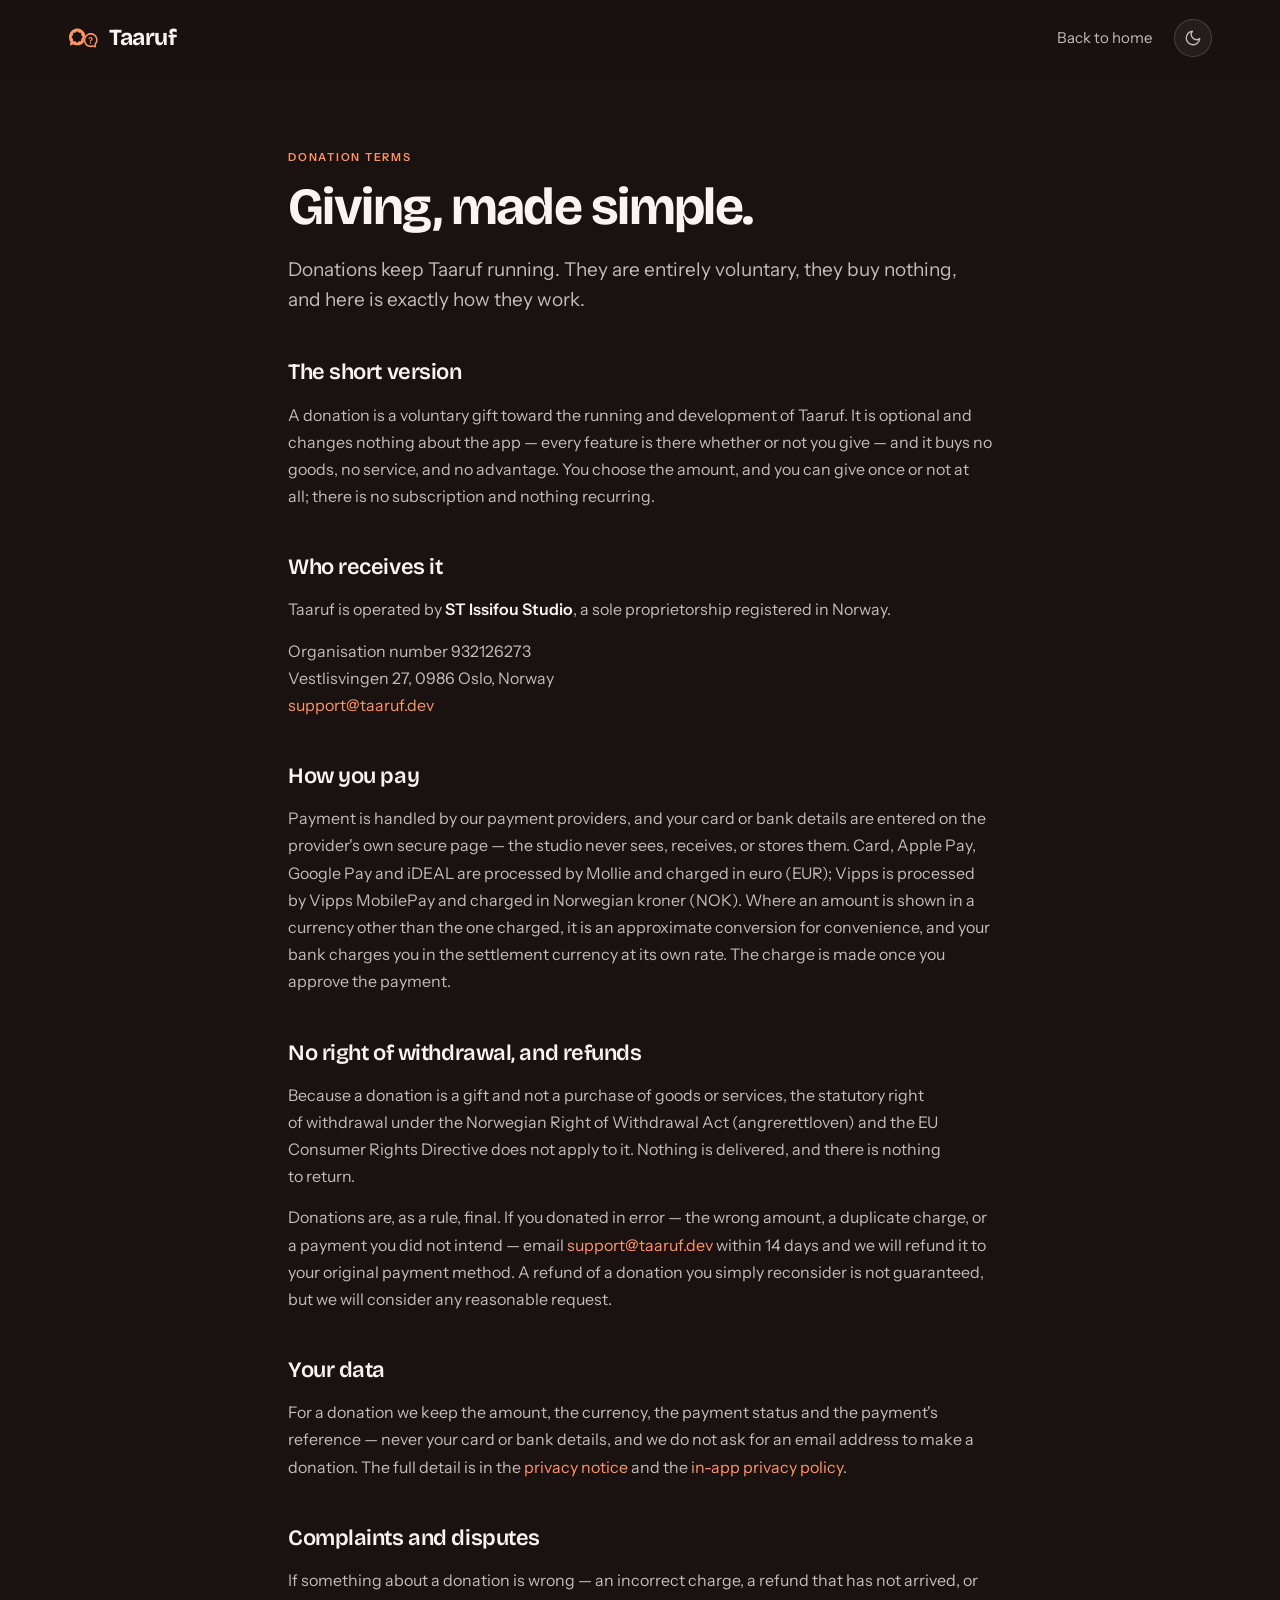
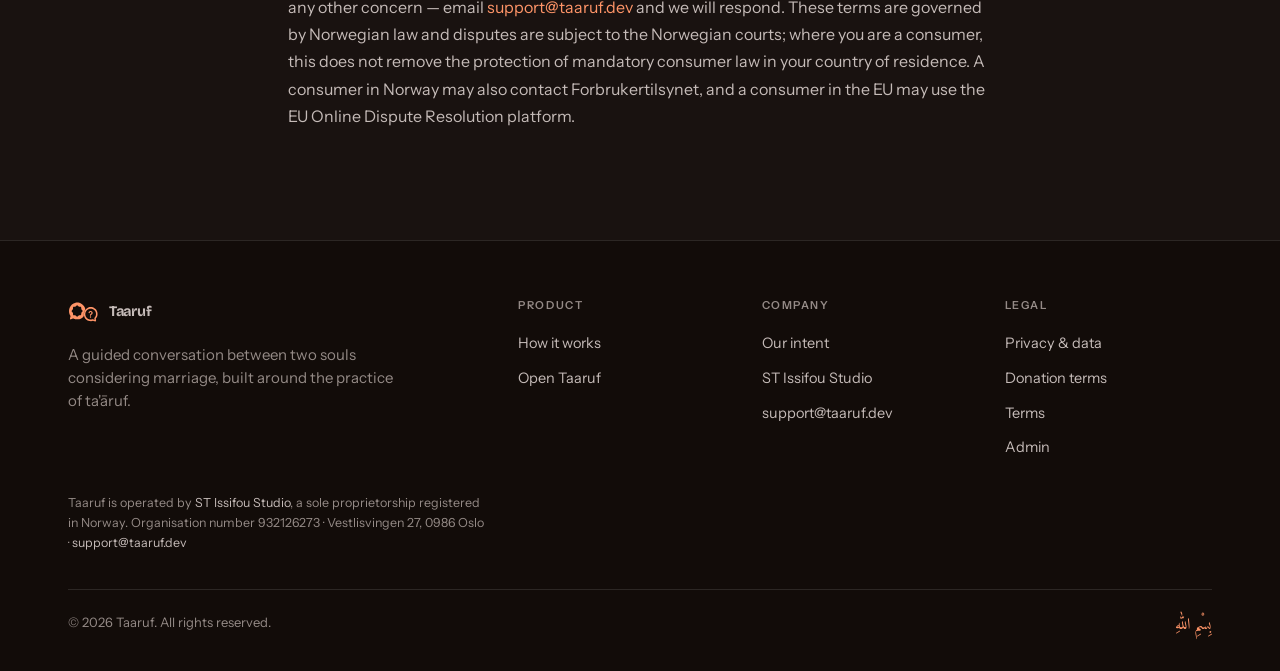
==== commit 145156bd: "Self-host the webfonts instead of loading them from Google The previous commit pulled Bricolage Grot" ====
--- a/donation-terms.html
+++ b/donation-terms.html
@@ -9,12 +9,9 @@
       content="How donations to Taaruf work: entirely voluntary, no goods or service in return, and exactly how payment, refunds and your data are handled."
     />
     <link rel="icon" type="image/svg+xml" href="logo.svg" />
-    <link rel="preconnect" href="https://fonts.googleapis.com" />
-    <link rel="preconnect" href="https://fonts.gstatic.com" crossorigin />
-    <link
-      href="https://fonts.googleapis.com/css2?family=Bricolage+Grotesque:opsz,wght@12..96,500;12..96,600;12..96,700;12..96,800&family=Instrument+Sans:wght@400;500;600&family=Amiri:wght@400;700&display=swap"
-      rel="stylesheet"
-    />
+    <link rel="preload" href="fonts/bricolage-grotesque-500-800-latin.woff2" as="font" type="font/woff2" crossorigin />
+    <link rel="preload" href="fonts/instrument-sans-400-600-latin.woff2" as="font" type="font/woff2" crossorigin />
+    <link rel="stylesheet" href="fonts.css" />
     <link rel="stylesheet" href="styles.css" />
     <!--
       Theme applied before first paint. script.js is at the end of the body, so
--- a/fonts.css
+++ b/fonts.css
@@ -0,0 +1,80 @@
+/* ─────────────────────────── WEBFONTS ───────────────────────────
+   Self-hosted, deliberately. These were briefly loaded from fonts.googleapis.com,
+   which made every visitor's browser disclose their IP, User-Agent and Referer to
+   a third party on page load — including on privacy.html, which tells the reader
+   "No IP addresses, browser fingerprints, or device details". Taaruf is operated
+   from Norway, so GDPR applies and that transfer needs a lawful basis it did not
+   have. Serving the files from our own origin removes the third party entirely
+   and drops a render-blocking cross-origin round trip.
+
+   Bricolage Grotesque and Instrument Sans are variable fonts: one file each per
+   subset covers the whole weight range the design uses, instead of one file per
+   weight. Amiri is static and only ever sets Arabic here, so only its arabic
+   subset is shipped. The Vietnamese subsets are omitted — no Vietnamese copy.
+
+   latin-ext is NOT optional: "Qur'ān" (U+0101) and "Sūrat al-Ḥujurāt" (U+1E24)
+   both fall outside the latin subset.
+
+   All three are SIL OFL 1.1; see fonts/OFL-*.txt. To refresh, re-request the
+   css2 URL in git history with a browser User-Agent and re-slice.
+   ────────────────────────────────────────────────────────────────────── */
+
+/* Bricolage Grotesque · latin-ext */
+@font-face {
+  font-family: 'Bricolage Grotesque';
+  font-style: normal;
+  font-weight: 500 800;
+  font-display: swap;
+  src: url('fonts/bricolage-grotesque-500-800-latin-ext.woff2') format('woff2');
+  unicode-range: U+0100-02BA, U+02BD-02C5, U+02C7-02CC, U+02CE-02D7, U+02DD-02FF, U+0304, U+0308, U+0329, U+1D00-1DBF, U+1E00-1E9F, U+1EF2-1EFF, U+2020, U+20A0-20AB, U+20AD-20C0, U+2113, U+2C60-2C7F, U+A720-A7FF;
+}
+
+/* Bricolage Grotesque · latin */
+@font-face {
+  font-family: 'Bricolage Grotesque';
+  font-style: normal;
+  font-weight: 500 800;
+  font-display: swap;
+  src: url('fonts/bricolage-grotesque-500-800-latin.woff2') format('woff2');
+  unicode-range: U+0000-00FF, U+0131, U+0152-0153, U+02BB-02BC, U+02C6, U+02DA, U+02DC, U+0304, U+0308, U+0329, U+2000-206F, U+20AC, U+2122, U+2191, U+2193, U+2212, U+2215, U+FEFF, U+FFFD;
+}
+
+/* Instrument Sans · latin-ext */
+@font-face {
+  font-family: 'Instrument Sans';
+  font-style: normal;
+  font-weight: 400 600;
+  font-display: swap;
+  src: url('fonts/instrument-sans-400-600-latin-ext.woff2') format('woff2');
+  unicode-range: U+0100-02BA, U+02BD-02C5, U+02C7-02CC, U+02CE-02D7, U+02DD-02FF, U+0304, U+0308, U+0329, U+1D00-1DBF, U+1E00-1E9F, U+1EF2-1EFF, U+2020, U+20A0-20AB, U+20AD-20C0, U+2113, U+2C60-2C7F, U+A720-A7FF;
+}
+
+/* Instrument Sans · latin */
+@font-face {
+  font-family: 'Instrument Sans';
+  font-style: normal;
+  font-weight: 400 600;
+  font-display: swap;
+  src: url('fonts/instrument-sans-400-600-latin.woff2') format('woff2');
+  unicode-range: U+0000-00FF, U+0131, U+0152-0153, U+02BB-02BC, U+02C6, U+02DA, U+02DC, U+0304, U+0308, U+0329, U+2000-206F, U+20AC, U+2122, U+2191, U+2193, U+2212, U+2215, U+FEFF, U+FFFD;
+}
+
+/* Amiri · arabic */
+@font-face {
+  font-family: 'Amiri';
+  font-style: normal;
+  font-weight: 400;
+  font-display: swap;
+  src: url('fonts/amiri-400-arabic.woff2') format('woff2');
+  unicode-range: U+0600-06FF, U+0750-077F, U+0870-088E, U+0890-0891, U+0897-08E1, U+08E3-08FF, U+200C-200E, U+2010-2011, U+204F, U+2E41, U+FB50-FDFF, U+FE70-FE74, U+FE76-FEFC, U+102E0-102FB, U+10E60-10E7E, U+10EC2-10EC4, U+10EFC-10EFF, U+1EE00-1EE03, U+1EE05-1EE1F, U+1EE21-1EE22, U+1EE24, U+1EE27, U+1EE29-1EE32, U+1EE34-1EE37, U+1EE39, U+1EE3B, U+1EE42, U+1EE47, U+1EE49, U+1EE4B, U+1EE4D-1EE4F, U+1EE51-1EE52, U+1EE54, U+1EE57, U+1EE59, U+1EE5B, U+1EE5D, U+1EE5F, U+1EE61-1EE62, U+1EE64, U+1EE67-1EE6A, U+1EE6C-1EE72, U+1EE74-1EE77, U+1EE79-1EE7C, U+1EE7E, U+1EE80-1EE89, U+1EE8B-1EE9B, U+1EEA1-1EEA3, U+1EEA5-1EEA9, U+1EEAB-1EEBB, U+1EEF0-1EEF1;
+}
+
+/* Amiri · arabic */
+@font-face {
+  font-family: 'Amiri';
+  font-style: normal;
+  font-weight: 700;
+  font-display: swap;
+  src: url('fonts/amiri-700-arabic.woff2') format('woff2');
+  unicode-range: U+0600-06FF, U+0750-077F, U+0870-088E, U+0890-0891, U+0897-08E1, U+08E3-08FF, U+200C-200E, U+2010-2011, U+204F, U+2E41, U+FB50-FDFF, U+FE70-FE74, U+FE76-FEFC, U+102E0-102FB, U+10E60-10E7E, U+10EC2-10EC4, U+10EFC-10EFF, U+1EE00-1EE03, U+1EE05-1EE1F, U+1EE21-1EE22, U+1EE24, U+1EE27, U+1EE29-1EE32, U+1EE34-1EE37, U+1EE39, U+1EE3B, U+1EE42, U+1EE47, U+1EE49, U+1EE4B, U+1EE4D-1EE4F, U+1EE51-1EE52, U+1EE54, U+1EE57, U+1EE59, U+1EE5B, U+1EE5D, U+1EE5F, U+1EE61-1EE62, U+1EE64, U+1EE67-1EE6A, U+1EE6C-1EE72, U+1EE74-1EE77, U+1EE79-1EE7C, U+1EE7E, U+1EE80-1EE89, U+1EE8B-1EE9B, U+1EEA1-1EEA3, U+1EEA5-1EEA9, U+1EEAB-1EEBB, U+1EEF0-1EEF1;
+}
